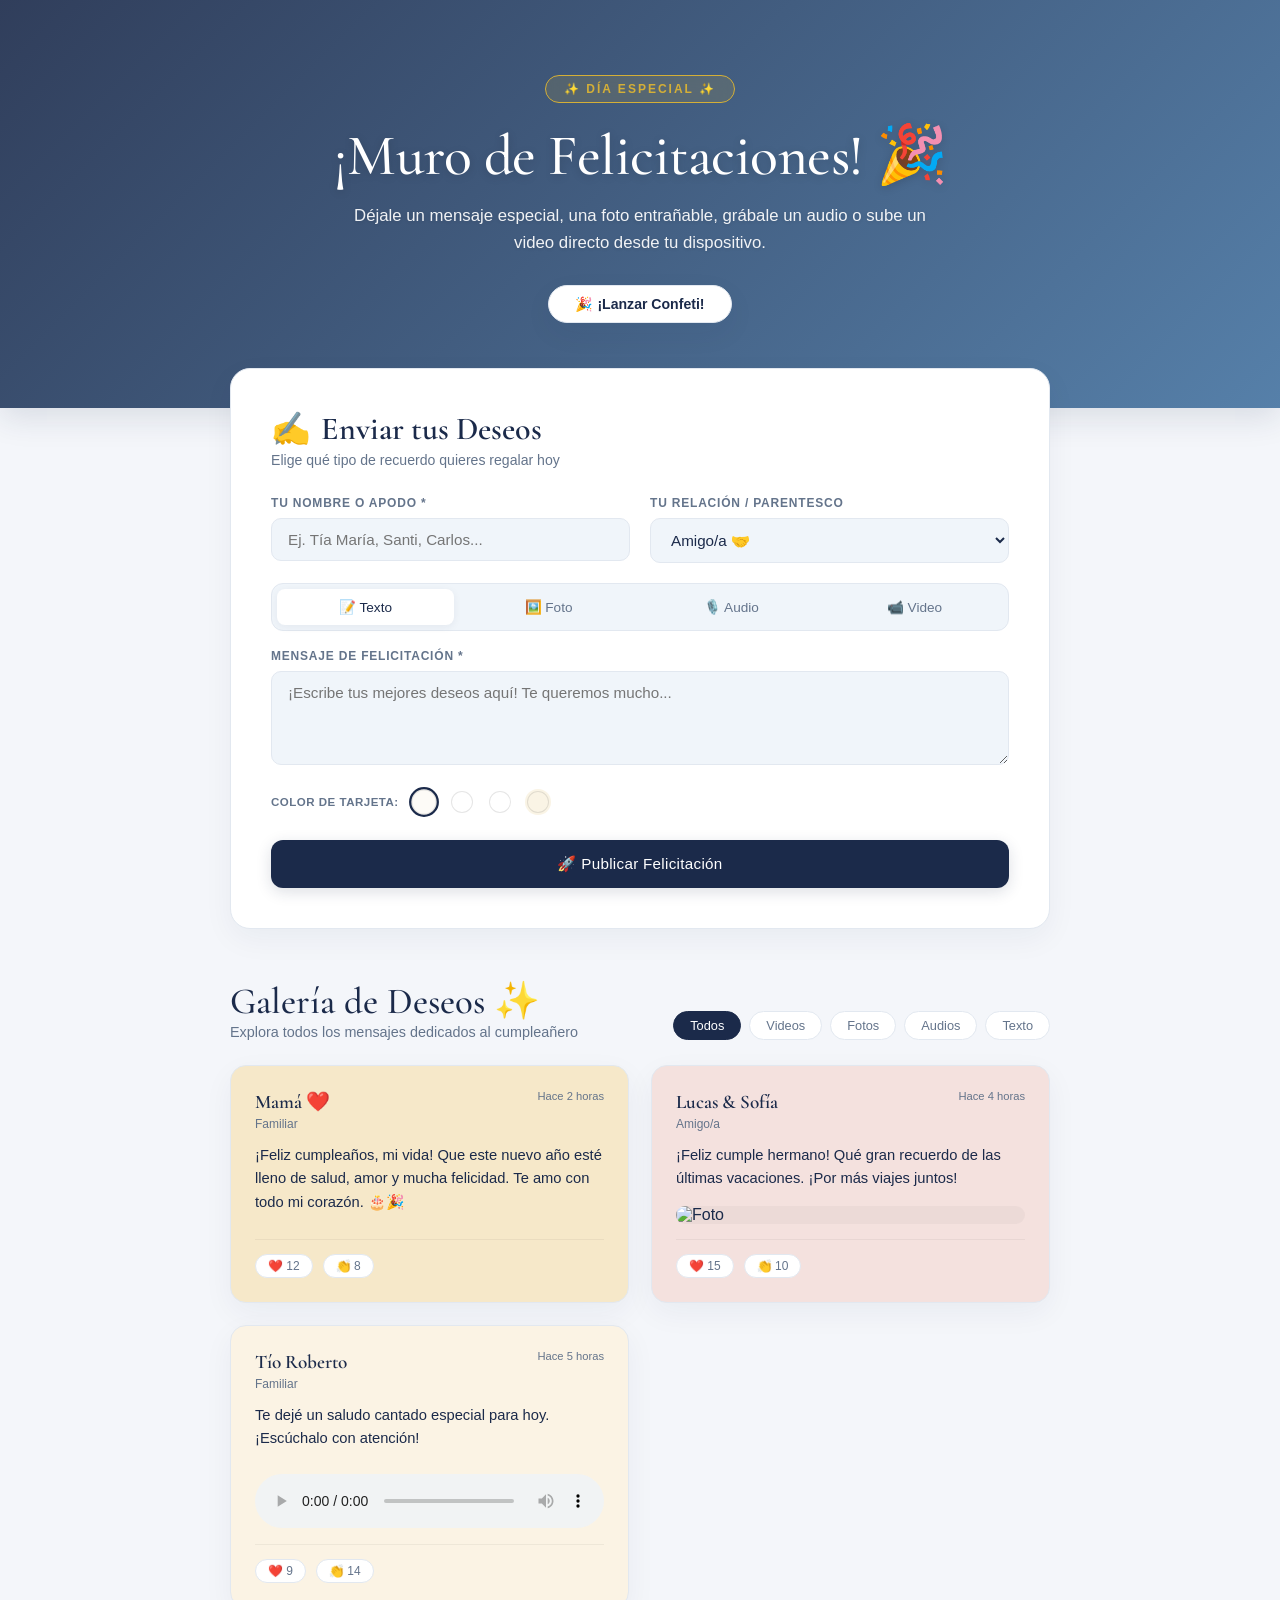
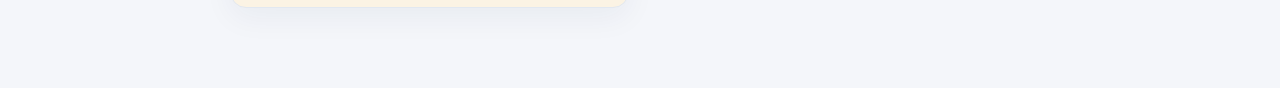
==== index.html @ d1c556ad "Reemplazando repositorio" ====
<!DOCTYPE html>
<html lang="es">
<head>
    <meta charset="UTF-8">
    <meta name="viewport" content="width=device-width, initial-scale=1.0">
    <title>Muro de Felicitaciones</title>
    <!-- Fuentes Tipográficas -->
    <link href="https://fonts.googleapis.com/css2?family=Archivo:wght@400;500;600;700&family=Cormorant+Garamond:ital,wght@0,500;0,600;0,700;1,500;1,600&display=swap" rel="stylesheet">

<!--     <link rel="stylesheet" href="css/velada.css">
 -->    <link rel="stylesheet" href="css/minimalism.css">
    <!-- Script de Confeti -->
    <script src="https://cdn.jsdelivr.net/npm/canvas-confetti@1.6.0/dist/confetti.browser.min.js"></script>
    <script src="https://cdnjs.cloudflare.com/ajax/libs/html2canvas/1.4.1/html2canvas.min.js"></script>
    
</head>
<body>

    <!-- FONDO: fotos del cumpleañero, desvanecidas detrás de toda la página.
         Reemplazá estos 6 archivos por tus propias fotos, mismos nombres,
         dentro de la carpeta images/fondo/. Si una foto todavía no existe,
         se oculta sola (no se ve un ícono de imagen rota). -->
    <div class="fondo-recuerdos" aria-hidden="true">
        <img src="images/fondo/foto-01.jpg" alt="" onerror="this.remove()">
        <img src="images/fondo/foto-02.jpg" alt="" onerror="this.remove()">
        <img src="images/fondo/foto-03.jpg" alt="" onerror="this.remove()">
        <img src="images/fondo/foto-04.jpg" alt="" onerror="this.remove()">
        <img src="images/fondo/foto-05.jpg" alt="" onerror="this.remove()">
        <img src="images/fondo/foto-06.jpg" alt="" onerror="this.remove()">
    </div>

    <!-- BANNER DE ENCABEZADO -->
    <header class="hero-header">
        <span class="pill-badge">✨ Día Especial ✨</span>
        <h1>¡Muro de Felicitaciones! 🎉</h1>
        <p>Déjale un mensaje especial, una foto entrañable, grábale un audio o sube un video directo desde tu dispositivo.</p>
        <button class="btn-confetti" onclick="fireConfetti()">🎉 ¡Lanzar Confeti!</button>
    </header>

    <main class="container">

        <!-- FORMULARIO DE ENVÍO -->
        <section class="form-card">
            <div class="form-title">
                <span>✍️</span> Enviar tus Deseos
            </div>
            <p class="form-subtitle">Elige qué tipo de recuerdo quieres regalar hoy</p>

            <form id="wishesForm">
                <div class="form-grid">
                    <div class="form-group">
                        <label>Tu Nombre o Apodo *</label>
                        <input type="text" id="senderName" class="form-control" placeholder="Ej. Tía María, Santi, Carlos..." required>
                    </div>
                    <div class="form-group">
                        <label>Tu Relación / Parentesco</label>
                        <select id="relationship" class="form-control">
                            <option value="Amigo/a 🤝">Amigo/a 🤝</option>
                            <option value="Familiar 💛">Familiar 💛</option>
                            <option value="Compañero/a 💼">Compañero/a 💼</option>
                            <option value="Otro ✨">Otro ✨</option>
                        </select>
                    </div>
                </div>

                <!-- SELECCIÓN DE MEDIA -->
                <div class="media-tabs">
                    <button type="button" class="tab-btn active" data-tab="texto" onclick="switchTab('texto')">📝 Texto</button>
                    <button type="button" class="tab-btn" data-tab="foto" onclick="switchTab('foto')">🖼️ Foto</button>
                    <button type="button" class="tab-btn" data-tab="audio" onclick="switchTab('audio')">🎙️ Audio</button>
                    <button type="button" class="tab-btn" data-tab="video" onclick="switchTab('video')">📹 Video</button>
                </div>

                <!-- CONTENIDO SEGÚN LA PESTAÑA -->
                <div id="tab-texto" class="tab-content active">
                    <div class="form-group">
                        <label>Mensaje de Felicitación *</label>
                        <textarea id="messageText" class="form-control" rows="4" placeholder="¡Escribe tus mejores deseos aquí! Te queremos mucho..."></textarea>
                    </div>
                </div>

                <div id="tab-foto" class="tab-content">
                    <div class="form-group">
                        <label>Seleccionar Fotografía</label>
                        <input type="file" id="photoInput" class="form-control" accept="image/*">
                    </div>
                </div>

                <div id="tab-audio" class="tab-content">
                    <div class="audio-option-tabs">
                        <button type="button" class="audio-opt-btn active" id="btnOptMic" onclick="toggleAudioSubTab('mic')">🎙️ Grabar Voz</button>
                        <button type="button" class="audio-opt-btn" id="btnOptFile" onclick="toggleAudioSubTab('file')">📁 Subir Archivo</button>
                    </div>

                    <!-- Módulo Grabar Voz Directamente -->
                    <div id="subtab-mic" class="audio-recorder-box">
                        <div class="rec-status" id="recStatusText">Haz clic para empezar a grabar tu mensaje</div>
                        <div class="rec-timer" id="recTimer">00:00</div>
                        <button type="button" class="btn-mic" id="btnMic" onclick="toggleRecording()">
                            <span>🎙️</span> <span id="btnMicText">Iniciar Grabación</span>
                        </button>
                        <audio id="audioPreview" controls style="display: none; width: 100%; margin-top: 15px;"></audio>
                    </div>

                    <!-- Módulo Subir Archivo de Audio -->
                    <div id="subtab-file" style="display: none;">
                        <div class="form-group">
                            <label>Seleccionar Archivo de Audio (.mp3, .m4a, .wav)</label>
                            <input type="file" id="audioFileInput" class="form-control" accept="audio/*">
                        </div>
                    </div>
                </div>

                <div id="tab-video" class="tab-content">
                    <div class="form-group">
                        <label>Seleccionar Archivo de Video</label>
                        <input type="file" id="videoInput" class="form-control" accept="video/*">
                    </div>
                </div>

                <!-- SELECCIÓN DE COLOR DE TARJETA -->
                <div class="color-picker">
                    <label>Color de Tarjeta:</label>
                    <div class="color-opt c-marfil active" onclick="selectColor('#FBF3E4', this)"></div>
                    <div class="color-opt c-rosa" onclick="selectColor('#F4E1DE', this)"></div>
                    <div class="color-opt c-salvia" onclick="selectColor('#E6EAE0', this)"></div>
                    <div class="color-opt c-dorado" onclick="selectColor('#F6E8C9', this)"></div>
                </div>

                <button type="submit" class="btn-submit">🚀 Publicar Felicitación</button>
            </form>
        </section>

        <!-- GALERÍA / MURO -->
        <section>
            <div class="gallery-header">
                <div class="gallery-title">
                    <h2>Galería de Deseos ✨</h2>
                    <p>Explora todos los mensajes dedicados al cumpleañero</p>
                </div>
                <div class="filters">
                    <button class="filter-btn active">Todos</button>
                    <button class="filter-btn">Videos</button>
                    <button class="filter-btn">Fotos</button>
                    <button class="filter-btn">Audios</button>
                    <button class="filter-btn">Texto</button>
                </div>
            </div>

            <div class="masonry-grid" id="wallGrid">
                <!-- Tarjeta 1 (Texto) -->
                <div class="card-post" style="background-color: #F6E8C9;">
                    <div>
                        <div class="post-header">
                            <div class="post-author">
                                <h4>Mamá ❤️</h4>
                                <span>Familiar</span>
                            </div>
                            <span class="post-time">Hace 2 horas</span>
                        </div>
                        <p class="post-content">¡Feliz cumpleaños, mi vida! Que este nuevo año esté lleno de salud, amor y mucha felicidad. Te amo con todo mi corazón. 🎂🎉</p>
                    </div>
                    <div class="post-actions">
                        <button class="react-btn">❤️ 12</button>
                        <button class="react-btn">👏 8</button>
                    </div>
                </div>

                <!-- Tarjeta 2 (Foto) -->
                <div class="card-post" style="background-color: #F4E1DE;">
                    <div>
                        <div class="post-header">
                            <div class="post-author">
                                <h4>Lucas & Sofía</h4>
                                <span>Amigo/a</span>
                            </div>
                            <span class="post-time">Hace 4 horas</span>
                        </div>
                        <p class="post-content">¡Feliz cumple hermano! Qué gran recuerdo de las últimas vacaciones. ¡Por más viajes juntos!</p>
                        <div class="post-media">
                            <img src="https://images.unsplash.com/photo-1513151233558-d860c5398176?auto=format&fit=crop&w=600&q=80" alt="Foto">
                        </div>
                    </div>
                    <div class="post-actions">
                        <button class="react-btn">❤️ 15</button>
                        <button class="react-btn">👏 10</button>
                    </div>
                </div>

                <!-- Tarjeta 3 (Audio) -->
                <div class="card-post" style="background-color: #FBF3E4;">
                    <div>
                        <div class="post-header">
                            <div class="post-author">
                                <h4>Tío Roberto</h4>
                                <span>Familiar</span>
                            </div>
                            <span class="post-time">Hace 5 horas</span>
                        </div>
                        <p class="post-content">Te dejé un saludo cantado especial para hoy. ¡Escúchalo con atención!</p>
                        <audio controls style="width: 100%; margin-top: 8px; margin-bottom: 12px;">
                            <source src="" type="audio/mpeg">
                        </audio>
                    </div>
                    <div class="post-actions">
                        <button class="react-btn">❤️ 9</button>
                        <button class="react-btn">👏 14</button>
                    </div>
                </div>
            </div>
        </section>

    </main>

    <!-- La moderación ahora se hace directamente en tu Google Sheet:
         cambiá la columna "estado" de "pendiente" a "aprobado" para publicar,
         o a "rechazado" para descartar. -->

    <script src="js/script.js">
    </script>
</body>
</html>
---- css/velada.css ----
/* =====================================================================
   MURO DE FELICITACIONES — hoja de estilos "Velada"
   Concepto: una invitación que se abre. Papel cálido sobre fondo ciruela,
   bronce antiguo como acento, tarjetas con imperfección orgánica en vez
   de cajas idénticas. Nada de sombras SaaS repetidas ni esquinas todas
   iguales: cada elemento tiene un pequeño gesto propio.
   ===================================================================== */

:root {
  --ink: #241b2c;
  --ink-2: #35283f;
  --paper: #fbf3e4;
  --paper-edge: #efe0c2;
  --gold: #c6963e;
  --gold-light: #e7cb8e;
  --wine: #8c3b4b;
  --sage: #6e8b74;
  --ink-muted: rgba(36, 27, 44, 0.62);
  --on-ink-muted: rgba(251, 243, 228, 0.72);

  --font-display: "Cormorant Garamond", "Iowan Old Style", serif;
  --font-body: "Archivo", "Segoe UI", sans-serif;

  --radius-organic: 26px 8px 22px 10px;
  --shadow-paper: 0 1px 2px rgba(36, 27, 44, 0.08), 0 18px 34px -22px rgba(36, 27, 44, 0.55);
}

* {
  box-sizing: border-box;
}

html {
  scroll-behavior: smooth;
}

body {
  margin: 0;
  background: var(--ink);
  color: var(--ink);
  font-family: var(--font-body);
  font-size: 16px;
  line-height: 1.5;
  -webkit-font-smoothing: antialiased;
}

img,
video {
  max-width: 100%;
  display: block;
}

button {
  font-family: inherit;
  cursor: pointer;
}

:focus-visible {
  outline: 2px solid var(--gold);
  outline-offset: 3px;
}

@media (prefers-reduced-motion: reduce) {
  * {
    animation-duration: 0.01ms !important;
    transition-duration: 0.01ms !important;
  }
}

.container {
  max-width: 1080px;
  margin: 0 auto;
  padding: 0 24px 96px;
}

/* =====================================================================
   FONDO — collage de fotos del cumpleañero, fijo detrás de todo
   ===================================================================== */

.fondo-recuerdos {
  position: fixed;
  inset: 0;
  z-index: -1;
  overflow: hidden;
  background: var(--ink);
}

/* velo de color por encima de las fotos, para que el texto no compita
   con ellas y todo se sienta parte de la misma paleta */
.fondo-recuerdos::after {
  content: "";
  position: absolute;
  inset: 0;
  background:
    radial-gradient(circle at 20% 15%, rgba(198, 150, 62, 0.14), transparent 45%),
    radial-gradient(circle at 82% 78%, rgba(140, 59, 75, 0.18), transparent 45%),
    linear-gradient(160deg, rgba(36, 27, 44, 0.86) 0%, rgba(53, 40, 63, 0.86) 100%);
}

.fondo-recuerdos img {
  position: absolute;
  object-fit: cover;
  border-radius: 18px;
  box-shadow: 0 20px 40px rgba(0, 0, 0, 0.35);
  filter: grayscale(45%) sepia(14%) brightness(0.78) contrast(1.05);
}

/* mosaico: 6 posiciones fijas: si agregás una 7ma foto, el patrón se
   repite (nth-of-type funciona en ciclos de 6) */
.fondo-recuerdos img:nth-of-type(6n + 1) {
  top: -5%;
  left: -4%;
  width: 30%;
  aspect-ratio: 3 / 4;
  transform: rotate(-7deg);
}

.fondo-recuerdos img:nth-of-type(6n + 2) {
  top: 6%;
  right: -6%;
  width: 26%;
  aspect-ratio: 4 / 5;
  transform: rotate(6deg);
}

.fondo-recuerdos img:nth-of-type(6n + 3) {
  bottom: -6%;
  left: 8%;
  width: 28%;
  aspect-ratio: 4 / 3;
  transform: rotate(5deg);
}

.fondo-recuerdos img:nth-of-type(6n + 4) {
  bottom: 3%;
  right: 3%;
  width: 24%;
  aspect-ratio: 3 / 4;
  transform: rotate(-5deg);
}

.fondo-recuerdos img:nth-of-type(6n + 5) {
  top: 42%;
  left: -7%;
  width: 22%;
  aspect-ratio: 1 / 1;
  transform: rotate(9deg);
}

.fondo-recuerdos img:nth-of-type(6n + 6) {
  top: 46%;
  right: -5%;
  width: 22%;
  aspect-ratio: 1 / 1;
  transform: rotate(-9deg);
}

@media (max-width: 640px) {
  .fondo-recuerdos img {
    width: 40% !important;
  }
}

/* =====================================================================
   ENCABEZADO — la invitación
   ===================================================================== */

.hero-header {
  position: relative;
  overflow: hidden;
  padding: 88px 24px 128px;
  text-align: center;
  background:
    radial-gradient(circle at 18% 22%, rgba(198, 150, 62, 0.16), transparent 42%),
    radial-gradient(circle at 82% 15%, rgba(140, 59, 75, 0.22), transparent 38%),
    radial-gradient(circle at 50% 85%, rgba(110, 139, 116, 0.14), transparent 45%),
    linear-gradient(160deg, rgba(36, 27, 44, 0.85) 0%, rgba(53, 40, 63, 0.85) 100%);
  color: var(--paper);
}

/* textura de "confeti" suelto, hecha solo con puntos radiales */
.hero-header::before {
  content: "";
  position: absolute;
  inset: 0;
  opacity: 0.55;
  background-image:
    radial-gradient(var(--gold-light) 2.5px, transparent 2.5px),
    radial-gradient(var(--wine) 2px, transparent 2px),
    radial-gradient(var(--sage) 2px, transparent 2px);
  background-size: 130px 130px, 170px 170px, 150px 150px;
  background-position: 10px 20px, 80px 90px, 40px 130px;
  pointer-events: none;
}

/* borde inferior irregular, como si el papel de abajo asomara */
.hero-header::after {
  content: "";
  position: absolute;
  left: 0;
  right: 0;
  bottom: -1px;
  height: 46px;
  background: var(--ink);
  clip-path: polygon(
    0% 100%, 0% 40%, 4% 55%, 8% 30%, 13% 60%, 18% 20%, 23% 50%,
    28% 15%, 33% 45%, 38% 10%, 43% 40%, 48% 18%, 53% 48%,
    58% 12%, 63% 42%, 68% 22%, 73% 55%, 78% 15%, 83% 45%,
    88% 25%, 93% 58%, 97% 20%, 100% 40%, 100% 100%
  );
}

.hero-header > * {
  position: relative;
  z-index: 1;
}

.pill-badge {
  display: inline-flex;
  align-items: center;
  gap: 10px;
  padding: 9px 26px;
  margin-bottom: 28px;
  font-family: var(--font-display);
  font-style: italic;
  font-size: 1.05rem;
  letter-spacing: 0.02em;
  color: var(--paper);
  border-top: 1px solid rgba(231, 203, 142, 0.55);
  border-bottom: 1px solid rgba(231, 203, 142, 0.55);
}

.hero-header h1 {
  margin: 0 0 22px;
  font-family: var(--font-display);
  font-weight: 600;
  font-size: clamp(2.6rem, 5.5vw, 4.2rem);
  line-height: 1.08;
  letter-spacing: 0.005em;
}

.hero-header p {
  max-width: 46ch;
  margin: 0 auto 40px;
  color: var(--on-ink-muted);
  font-size: 1.05rem;
  line-height: 1.65;
}

.btn-confetti {
  padding: 15px 34px;
  background: transparent;
  border: 1px solid var(--gold);
  border-radius: 999px;
  color: var(--gold-light);
  font-family: var(--font-body);
  font-weight: 600;
  font-size: 0.95rem;
  letter-spacing: 0.02em;
  transition: background 0.25s ease, color 0.25s ease, transform 0.2s ease;
}

.btn-confetti:hover {
  background: var(--gold);
  color: var(--ink);
  transform: translateY(-1px);
}

/* =====================================================================
   TARJETA DE ENVÍO — la postal en blanco
   ===================================================================== */

.form-card {
  position: relative;
  margin: -76px auto 88px;
  padding: 44px clamp(24px, 5vw, 56px) 48px;
  max-width: 760px;
  background: var(--paper);
  border-radius: var(--radius-organic);
  box-shadow: var(--shadow-paper);
}

.form-title {
  display: flex;
  align-items: center;
  gap: 12px;
  font-family: var(--font-display);
  font-weight: 600;
  font-size: 1.7rem;
  color: var(--ink);
}

.form-title span {
  font-size: 1.4rem;
}

.form-subtitle {
  margin: 6px 0 32px;
  color: var(--ink-muted);
  font-size: 0.98rem;
}

.form-grid {
  display: grid;
  grid-template-columns: 1fr 1fr;
  gap: 22px;
  margin-bottom: 22px;
}

.form-group {
  margin-bottom: 22px;
}

.form-group label {
  display: block;
  margin-bottom: 8px;
  font-size: 0.85rem;
  color: var(--ink-muted);
  letter-spacing: 0.01em;
}

.form-control {
  width: 100%;
  padding: 12px 4px;
  background: transparent;
  border: none;
  border-bottom: 1.5px solid var(--paper-edge);
  border-radius: 0;
  font-family: var(--font-body);
  font-size: 1rem;
  color: var(--ink);
  transition: border-color 0.2s ease;
}

textarea.form-control {
  padding: 12px;
  border: 1.5px solid var(--paper-edge);
  border-radius: 10px;
  resize: vertical;
  min-height: 110px;
}

.form-control:focus {
  border-color: var(--gold);
}

select.form-control {
  appearance: none;
  background-image: linear-gradient(45deg, transparent 50%, var(--ink-muted) 50%),
    linear-gradient(135deg, var(--ink-muted) 50%, transparent 50%);
  background-position: calc(100% - 8px) 55%, calc(100% - 2px) 55%;
  background-size: 6px 6px, 6px 6px;
  background-repeat: no-repeat;
  padding-right: 22px;
}

input[type="file"].form-control {
  border: 1.5px dashed var(--paper-edge);
  border-radius: 10px;
  padding: 20px 14px;
  font-size: 0.9rem;
  color: var(--ink-muted);
}

/* --- Pestañas de tipo de recuerdo, estilo etiqueta de equipaje --- */

.media-tabs {
  display: flex;
  flex-wrap: wrap;
  gap: 10px;
  margin: 8px 0 26px;
}

.tab-btn {
  padding: 9px 18px;
  background: transparent;
  border: 1px solid var(--paper-edge);
  border-radius: 999px;
  font-size: 0.88rem;
  color: var(--ink-muted);
  transition: all 0.2s ease;
}

.tab-btn.active {
  background: var(--ink);
  border-color: var(--ink);
  color: var(--gold-light);
}

.tab-content {
  display: none;
}

.tab-content.active {
  display: block;
  animation: aparecer 0.25s ease;
}

@keyframes aparecer {
  from {
    opacity: 0;
    transform: translateY(4px);
  }
  to {
    opacity: 1;
    transform: translateY(0);
  }
}

.audio-option-tabs {
  display: flex;
  gap: 10px;
  margin-bottom: 18px;
}

.audio-opt-btn {
  padding: 8px 16px;
  background: var(--paper);
  border: 1px solid var(--paper-edge);
  border-radius: 999px;
  font-size: 0.85rem;
  color: var(--ink-muted);
}

.audio-opt-btn.active {
  border-color: var(--wine);
  color: var(--wine);
}

.audio-recorder-box {
  padding: 28px 20px;
  text-align: center;
  background: #fff;
  border: 1.5px dashed var(--paper-edge);
  border-radius: 16px;
}

.rec-status {
  font-size: 0.92rem;
  color: var(--ink-muted);
  margin-bottom: 6px;
}

.rec-timer {
  display: none;
  font-family: var(--font-display);
  font-size: 1.6rem;
  color: var(--wine);
  margin-bottom: 14px;
}

.btn-mic {
  display: inline-flex;
  align-items: center;
  gap: 8px;
  padding: 12px 26px;
  background: var(--ink);
  color: var(--paper);
  border: none;
  border-radius: 999px;
  font-size: 0.92rem;
  font-weight: 600;
  transition: transform 0.15s ease;
}

.btn-mic:hover {
  transform: translateY(-1px);
}

.btn-mic.recording {
  background: var(--wine);
}

/* --- Selector de color de tarjeta --- */

.color-picker {
  display: flex;
  align-items: center;
  gap: 12px;
  margin: 10px 0 30px;
}

.color-picker label {
  font-size: 0.85rem;
  color: var(--ink-muted);
}

.color-opt {
  width: 30px;
  height: 30px;
  border-radius: 50%;
  border: 2px solid transparent;
  box-shadow: inset 0 0 0 1px rgba(36, 27, 44, 0.12);
  transition: transform 0.15s ease, border-color 0.15s ease;
}

.color-opt:hover {
  transform: scale(1.08);
}

.color-opt.active {
  border-color: var(--gold);
  box-shadow: 0 0 0 3px rgba(198, 150, 62, 0.18);
}

.c-marfil {
  background: #fbf3e4;
}

.c-rosa {
  background: #f4e1de;
}

.c-salvia {
  background: #e6eae0;
}

.c-dorado {
  background: #f6e8c9;
}

.btn-submit {
  display: block;
  width: 100%;
  padding: 16px;
  margin-top: 8px;
  background: var(--gold);
  color: var(--ink);
  border: none;
  border-radius: 999px;
  font-size: 1rem;
  font-weight: 700;
  letter-spacing: 0.01em;
  transition: background 0.2s ease, transform 0.15s ease;
}

.btn-submit:hover {
  background: var(--gold-light);
  transform: translateY(-1px);
}

.btn-submit:disabled {
  opacity: 0.6;
  transform: none;
}

/* =====================================================================
   GALERÍA — el mural de recuerdos
   ===================================================================== */

.gallery-header {
  display: flex;
  flex-wrap: wrap;
  align-items: flex-end;
  justify-content: space-between;
  gap: 20px;
  margin-bottom: 32px;
  padding-bottom: 20px;
  border-bottom: 1px solid rgba(251, 243, 228, 0.18);
}

.gallery-title h2 {
  margin: 0 0 6px;
  font-family: var(--font-display);
  font-weight: 600;
  font-size: 2rem;
  color: var(--paper);
}

.gallery-title p {
  margin: 0;
  color: var(--on-ink-muted);
  font-size: 0.95rem;
}

.filters {
  display: flex;
  flex-wrap: wrap;
  gap: 8px;
}

.filter-btn {
  padding: 7px 16px;
  background: transparent;
  border: 1px solid rgba(251, 243, 228, 0.28);
  border-radius: 999px;
  color: var(--on-ink-muted);
  font-size: 0.84rem;
  transition: all 0.2s ease;
}

.filter-btn.active,
.filter-btn:hover {
  border-color: var(--gold);
  color: var(--gold-light);
}

/* masonry real con columnas CSS, sin librerías */
.masonry-grid {
  column-count: 3;
  column-gap: 26px;
}

@media (max-width: 900px) {
  .masonry-grid {
    column-count: 2;
  }
}

@media (max-width: 620px) {
  .masonry-grid {
    column-count: 1;
  }
}

.card-post {
  position: relative;
  display: flex;
  flex-direction: column;
  justify-content: space-between;
  gap: 16px;
  break-inside: avoid;
  margin-bottom: 26px;
  padding: 24px 22px 20px;
  border-radius: var(--radius-organic);
  box-shadow: var(--shadow-paper);
}

/* leve inclinación alternada, se endereza al pasar el mouse */
.masonry-grid .card-post:nth-child(3n + 1) {
  transform: rotate(-0.6deg);
}

.masonry-grid .card-post:nth-child(3n + 2) {
  transform: rotate(0.5deg);
}

.masonry-grid .card-post:nth-child(3n) {
  transform: rotate(-0.3deg);
  border-radius: 10px 24px 12px 26px;
}

.card-post:hover {
  transform: rotate(0deg);
}

/* sello de esquina según el tipo de contenido, sin tocar el JS */
.card-post::before {
  content: "📝";
  position: absolute;
  top: -10px;
  right: 18px;
  width: 34px;
  height: 34px;
  display: flex;
  align-items: center;
  justify-content: center;
  font-size: 0.95rem;
  background: var(--paper);
  border-radius: 50%;
  box-shadow: 0 4px 10px rgba(36, 27, 44, 0.18);
}

.card-post:has(.post-media img)::before {
  content: "🖼️";
}

.card-post:has(.post-media video)::before {
  content: "📹";
}

.card-post:has(audio)::before {
  content: "🎙️";
}

.post-header {
  display: flex;
  align-items: flex-start;
  justify-content: space-between;
  gap: 10px;
  margin-bottom: 12px;
}

.post-author h4 {
  margin: 0 0 2px;
  font-family: var(--font-display);
  font-weight: 600;
  font-size: 1.15rem;
  color: var(--ink);
}

.post-author span {
  font-size: 0.78rem;
  color: var(--ink-muted);
}

.post-time {
  flex-shrink: 0;
  font-size: 0.76rem;
  color: var(--ink-muted);
}

.post-content {
  margin: 0 0 4px;
  font-size: 0.97rem;
  line-height: 1.55;
  color: var(--ink);
}

.post-media {
  margin-top: 10px;
  border-radius: 14px 6px 14px 6px;
  overflow: hidden;
}

.post-media img,
.post-media video {
  width: 100%;
  border-radius: inherit;
}

.card-post audio {
  width: 100%;
  margin-top: 8px;
}

.post-actions {
  display: flex;
  gap: 8px;
  padding-top: 14px;
  border-top: 1px solid rgba(36, 27, 44, 0.08);
}

.react-btn {
  padding: 6px 14px;
  background: rgba(36, 27, 44, 0.05);
  border: none;
  border-radius: 999px;
  font-size: 0.84rem;
  color: var(--ink);
  transition: background 0.2s ease;
}

.react-btn:hover {
  background: rgba(198, 150, 62, 0.22);
}

.btn-delete {
  background: none;
  border: none;
  padding: 0;
  font-size: 0.75rem;
  color: var(--ink-muted);
  text-decoration: underline;
  text-underline-offset: 2px;
}

/* =====================================================================
   RESPONSIVE
   ===================================================================== */

@media (max-width: 640px) {
  .hero-header {
    padding: 64px 20px 108px;
  }

  .form-card {
    margin-top: -64px;
    padding: 32px 22px 36px;
  }

  .form-grid {
    grid-template-columns: 1fr;
    gap: 4px;
  }

  .gallery-header {
    align-items: flex-start;
  }
}
---- css/minimalism.css ----
/* ==========================================================================
   ESTILO MINIMALISTA EDITORIAL & BOTANICAL (ADAPTADO A TU CÓDIGO)
   ========================================================================== */

:root {
    --bg-body: #F4F6FA;
    --bg-card: #FFFFFF;
    --blue-deep: #1B2A4A;
    --blue-steel: #3A6B9B;
    --celeste-soft: #8EB4D7;
    --celeste-light: #F0F5FA;
    --gray-border: #E2E8F0;
    --gray-text: #64748B;
    --gold-accent: #D4AF37;
    --gold-light: #FDFBF7;
    --font-title: 'Cormorant Garamond', Georgia, serif;
    --font-body: 'Plus Jakarta Sans', sans-serif;
    --radius-main: 20px;
    --radius-card: 16px;
    --shadow-soft: 0 10px 30px rgba(27, 42, 74, 0.05);
    --shadow-hover: 0 15px 35px rgba(27, 42, 74, 0.1);
}

* {
    box-sizing: border-box;
    margin: 0;
    padding: 0;
    transition: all 0.25s cubic-bezier(0.16, 1, 0.3, 1);
}

/* 1. FONDO DE PANTALLA COMPLETA CON FOTOS EN DEGRADADO SUAVE */
body {
    background:
        linear-gradient(to right,
            rgba(244, 246, 250, 0.92) 0%,
            rgba(244, 246, 250, 0.80) 30%,
            rgba(244, 246, 250, 0.80) 70%,
            rgba(244, 246, 250, 0.94) 100%),
        url('https://phantom-elmundo.unidadeditorial.es/5f5d78c836dbbedd7144179818b7df18/resize/1340/f/webp/assets/multimedia/imagenes/2024/07/10/17206242960894.jpg') left top / 35% auto no-repeat,
        url('https://phantom-elmundo.unidadeditorial.es/2ba968c856c83838e02e716e1a6dfe02/resize/1340/f/webp/assets/multimedia/imagenes/2024/07/10/17206243038362.jpg') center top / 35% auto no-repeat,
        url('https://phantom-elmundo.unidadeditorial.es/1e1de0bdf363c5b34ef2fdac978a1e83/resize/1340/f/webp/assets/multimedia/imagenes/2024/07/10/17206242827144.jpg') right top / 35% auto no-repeat;

    background-attachment: fixed;
    background-color: var(--bg-body);
    color: var(--blue-deep);
    font-family: var(--font-body);
    padding-bottom: 80px;
    -webkit-font-smoothing: antialiased;
}

/* 2. HERO HEADER (BANNER PRINCIPAL) */
.hero-header {
    background: linear-gradient(135deg, rgba(27, 42, 74, 0.90) 0%, rgba(58, 107, 155, 0.85) 100%),
        url('https://phantom-elmundo.unidadeditorial.es/b2684e3ce3a817912a21c13773e99ca2/resize/1820/f/webp/assets/multimedia/imagenes/2024/07/10/17206141326199.jpg') center/cover no-repeat;
    color: #FFFFFF;
    text-align: center;
    padding: 75px 20px 85px;
    position: relative;
    box-shadow: 0 10px 30px rgba(27, 42, 74, 0.12);
}

.pill-badge {
    display: inline-block;
    background: rgba(212, 175, 55, 0.15);
    border: 1px solid var(--gold-accent);
    color: var(--gold-accent);
    padding: 6px 18px;
    border-radius: 30px;
    font-size: 0.75rem;
    font-weight: 600;
    letter-spacing: 2px;
    text-transform: uppercase;
    margin-bottom: 18px;
    backdrop-filter: blur(8px);
}

.hero-header h1 {
    font-family: var(--font-title);
    font-size: 3.6rem;
    font-weight: 500;
    margin-bottom: 12px;
    letter-spacing: -0.5px;
    text-shadow: 0 2px 10px rgba(0, 0, 0, 0.15);
}

.hero-header p {
    font-size: 1.05rem;
    opacity: 0.92;
    max-width: 580px;
    margin: 0 auto 28px;
    font-weight: 300;
    line-height: 1.6;
    text-shadow: 0 1px 4px rgba(0, 0, 0, 0.15);
}

.btn-confetti {
    background: #FFFFFF;
    color: var(--blue-deep);
    border: 1px solid var(--gray-border);
    padding: 10px 26px;
    border-radius: 30px;
    font-weight: 600;
    font-size: 0.88rem;
    cursor: pointer;
    box-shadow: var(--shadow-soft);
    display: inline-flex;
    align-items: center;
    gap: 8px;
}

.btn-confetti:hover {
    transform: translateY(-2px);
    border-color: var(--gold-accent);
    color: var(--gold-accent);
    box-shadow: var(--shadow-hover);
}

/* 3. ESTRUCTURA Y FORMULARIO */
.container {
    max-width: 860px;
    margin: -40px auto 0;
    padding: 0 20px;
    position: relative;
    z-index: 10;
}

.form-card {
    background: var(--bg-card);
    border-radius: var(--radius-main);
    padding: 40px;
    border: 1px solid var(--gray-border);
    box-shadow: var(--shadow-soft);
    margin-bottom: 50px;
}

.form-title {
    display: flex;
    align-items: center;
    gap: 10px;
    font-family: var(--font-title);
    font-size: 2rem;
    font-weight: 600;
    color: var(--blue-deep);
    margin-bottom: 4px;
}

.form-subtitle {
    color: var(--gray-text);
    font-size: 0.88rem;
    margin-bottom: 28px;
    font-weight: 300;
}

.form-grid {
    display: grid;
    grid-template-columns: 1fr 1fr;
    gap: 20px;
    margin-bottom: 20px;
}

@media (max-width: 600px) {
    .form-grid {
        grid-template-columns: 1fr;
    }
}

.form-group label {
    display: block;
    font-size: 0.75rem;
    font-weight: 600;
    color: var(--gray-text);
    margin-bottom: 8px;
    text-transform: uppercase;
    letter-spacing: 0.8px;
}

.form-control {
    width: 100%;
    padding: 12px 16px;
    border: 1px solid var(--gray-border);
    border-radius: 10px;
    font-family: var(--font-body);
    font-size: 0.95rem;
    background: var(--celeste-light);
    color: var(--blue-deep);
    outline: none;
}

.form-control:focus {
    border-color: var(--blue-steel);
    background: #FFFFFF;
    box-shadow: 0 0 0 3px rgba(58, 107, 155, 0.1);
}

/* 4. COMPONENTES MULTIMEDIA (AUDIO / PESTAÑAS) */
.media-tabs {
    display: flex;
    gap: 6px;
    background: var(--celeste-light);
    padding: 5px;
    border-radius: 12px;
    margin-bottom: 18px;
    border: 1px solid var(--gray-border);
}

.tab-btn {
    flex: 1;
    padding: 10px;
    border: none;
    background: transparent;
    color: var(--gray-text);
    font-weight: 500;
    font-size: 0.85rem;
    border-radius: 8px;
    cursor: pointer;
    display: flex;
    align-items: center;
    justify-content: center;
    gap: 6px;
}

.tab-btn.active {
    background: #FFFFFF;
    color: var(--blue-deep);
    box-shadow: 0 2px 8px rgba(27, 42, 74, 0.06);
}

.tab-content {
    display: none;
    margin-bottom: 20px;
}

.tab-content.active {
    display: block;
}

.audio-option-tabs {
    display: flex;
    gap: 10px;
    margin-bottom: 12px;
}

.audio-opt-btn {
    padding: 6px 16px;
    border: 1px solid var(--gray-border);
    background: #FFFFFF;
    border-radius: 20px;
    font-size: 0.8rem;
    font-weight: 500;
    color: var(--gray-text);
    cursor: pointer;
}

.audio-opt-btn.active {
    background: var(--blue-steel);
    color: #FFFFFF;
    border-color: var(--blue-steel);
}

.audio-recorder-box {
    background: var(--celeste-light);
    border: 1px dashed var(--celeste-soft);
    border-radius: 12px;
    padding: 24px;
    text-align: center;
}

.rec-status {
    font-size: 0.85rem;
    font-weight: 600;
    color: var(--blue-deep);
    margin-bottom: 8px;
}

.rec-timer {
    font-size: 1.25rem;
    font-weight: 700;
    color: #E53E3E;
    margin-bottom: 10px;
    display: none;
}

.btn-mic {
    background: var(--blue-deep);
    color: #FFFFFF;
    border: none;
    padding: 10px 22px;
    border-radius: 30px;
    font-weight: 500;
    cursor: pointer;
    display: inline-flex;
    align-items: center;
    gap: 8px;
    font-size: 0.88rem;
}

.btn-mic.recording {
    background: #E53E3E;
    animation: pulse 1.5s infinite;
}

@keyframes pulse {
    0% { box-shadow: 0 0 0 0 rgba(229, 62, 62, 0.4); }
    70% { box-shadow: 0 0 0 10px rgba(229, 62, 62, 0); }
    100% { box-shadow: 0 0 0 0 rgba(229, 62, 62, 0); }
}

/* 5. SELECTOR DE COLORES Y BOTÓN SUBMIT */
.color-picker {
    display: flex;
    gap: 12px;
    align-items: center;
    margin-top: 20px;
}

.color-picker label {
    font-size: 0.72rem;
    font-weight: 600;
    color: var(--gray-text);
    text-transform: uppercase;
    letter-spacing: 0.5px;
}

.color-opt {
    width: 26px;
    height: 26px;
    border-radius: 50%;
    cursor: pointer;
    border: 2px solid transparent;
    box-shadow: inset 0 0 0 1px rgba(0, 0, 0, 0.1);
}

.color-opt.active {
    border-color: var(--blue-deep);
    transform: scale(1.15);
}

.c-celeste { background-color: #E8F1F9; }
.c-marfil  { background-color: #FDFBF7; }
.c-gris    { background-color: #F0F3F7; }
.c-dorado  { background-color: #FAF4E5; }

.btn-submit {
    width: 100%;
    padding: 15px;
    background: var(--blue-deep);
    color: #FFFFFF;
    border: none;
    border-radius: 12px;
    font-weight: 500;
    font-size: 0.95rem;
    letter-spacing: 0.3px;
    cursor: pointer;
    margin-top: 25px;
    display: flex;
    align-items: center;
    justify-content: center;
    gap: 8px;
    box-shadow: 0 4px 15px rgba(27, 42, 74, 0.15);
}

.btn-submit:hover {
    background: var(--blue-steel);
    transform: translateY(-1px);
    box-shadow: 0 6px 20px rgba(27, 42, 74, 0.2);
}

/* 6. GALERÍA / MURO DE FELICITACIONES (MASONRY GRID) */
.gallery-header {
    display: flex;
    justify-content: space-between;
    align-items: flex-end;
    margin-bottom: 25px;
    flex-wrap: wrap;
    gap: 15px;
}

.gallery-title h2 {
    font-family: var(--font-title);
    font-size: 2.3rem;
    font-weight: 500;
    color: var(--blue-deep);
}

.gallery-title p {
    color: var(--gray-text);
    font-size: 0.9rem;
    font-weight: 300;
}

.filters {
    display: flex;
    gap: 8px;
    flex-wrap: wrap;
}

.filter-btn {
    padding: 6px 16px;
    border-radius: 20px;
    border: 1px solid var(--gray-border);
    background: #FFFFFF;
    color: var(--gray-text);
    font-size: 0.8rem;
    font-weight: 500;
    cursor: pointer;
}

.filter-btn.active {
    background: var(--blue-deep);
    color: #FFFFFF;
    border-color: var(--blue-deep);
}

.masonry-grid {
    display: grid;
    grid-template-columns: repeat(auto-fill, minmax(260px, 1fr));
    gap: 22px;
}

.card-post {
    background-color: #E8F1F9; /* Color de respaldo predeterminado */
    border-radius: var(--radius-card);
    padding: 24px;
    border: 1px solid var(--gray-border);
    box-shadow: var(--shadow-soft);
    display: flex;
    flex-direction: column;
    justify-content: space-between;
}

.card-post:hover {
    transform: translateY(-3px);
    border-color: var(--celeste-soft);
    box-shadow: var(--shadow-hover);
}

.post-header {
    display: flex;
    justify-content: space-between;
    align-items: flex-start;
    margin-bottom: 12px;
}

.post-author h4 {
    font-family: var(--font-title);
    font-size: 1.2rem;
    color: var(--blue-deep);
    font-weight: 600;
}

.post-author span {
    font-size: 0.75rem;
    color: var(--gray-text);
    font-weight: 400;
}

.post-time {
    font-size: 0.7rem;
    color: var(--gray-text);
}

.post-content {
    font-size: 0.92rem;
    line-height: 1.6;
    color: var(--blue-deep);
    font-weight: 300;
    margin-bottom: 15px;
}

.post-media {
    width: 100%;
    border-radius: 10px;
    overflow: hidden;
    margin-top: 12px;
    margin-bottom: 15px;
    background-color: rgba(0, 0, 0, 0.03); /* Fondo neutro por si quedan franjas laterales */
}

.post-media img,
.post-media video {
    width: 100%;
    max-width: 100%;
    max-height: 280px; /* Limita la altura máxima vertical */
    height: auto;
    display: block;
    object-fit: contain; /* Muestra la imagen completa adaptada al espacio */
}

.post-actions {
    display: flex;
    gap: 10px;
    border-top: 1px solid rgba(0, 0, 0, 0.05);
    padding-top: 14px;
}

.react-btn {
    background: #FFFFFF;
    border: 1px solid var(--gray-border);
    padding: 4px 12px;
    border-radius: 15px;
    font-size: 0.75rem;
    color: var(--gray-text);
    cursor: pointer;
    display: flex;
    align-items: center;
    gap: 4px;
}

.react-btn:hover {
    border-color: var(--blue-steel);
    color: var(--blue-deep);
}

.btn-save-note {
    background: var(--celeste-light, #F0F5FA);
    border: 1px solid var(--gray-border, #E2E8F0);
    color: var(--blue-deep, #1B2A4A);
    padding: 4px 10px;
    border-radius: 20px;
    font-size: 0.72rem;
    font-weight: 600;
    cursor: pointer;
    transition: all 0.2s ease;
}

.btn-save-note:hover {
    background: var(--blue-steel, #3A6B9B);
    color: #FFFFFF;
}
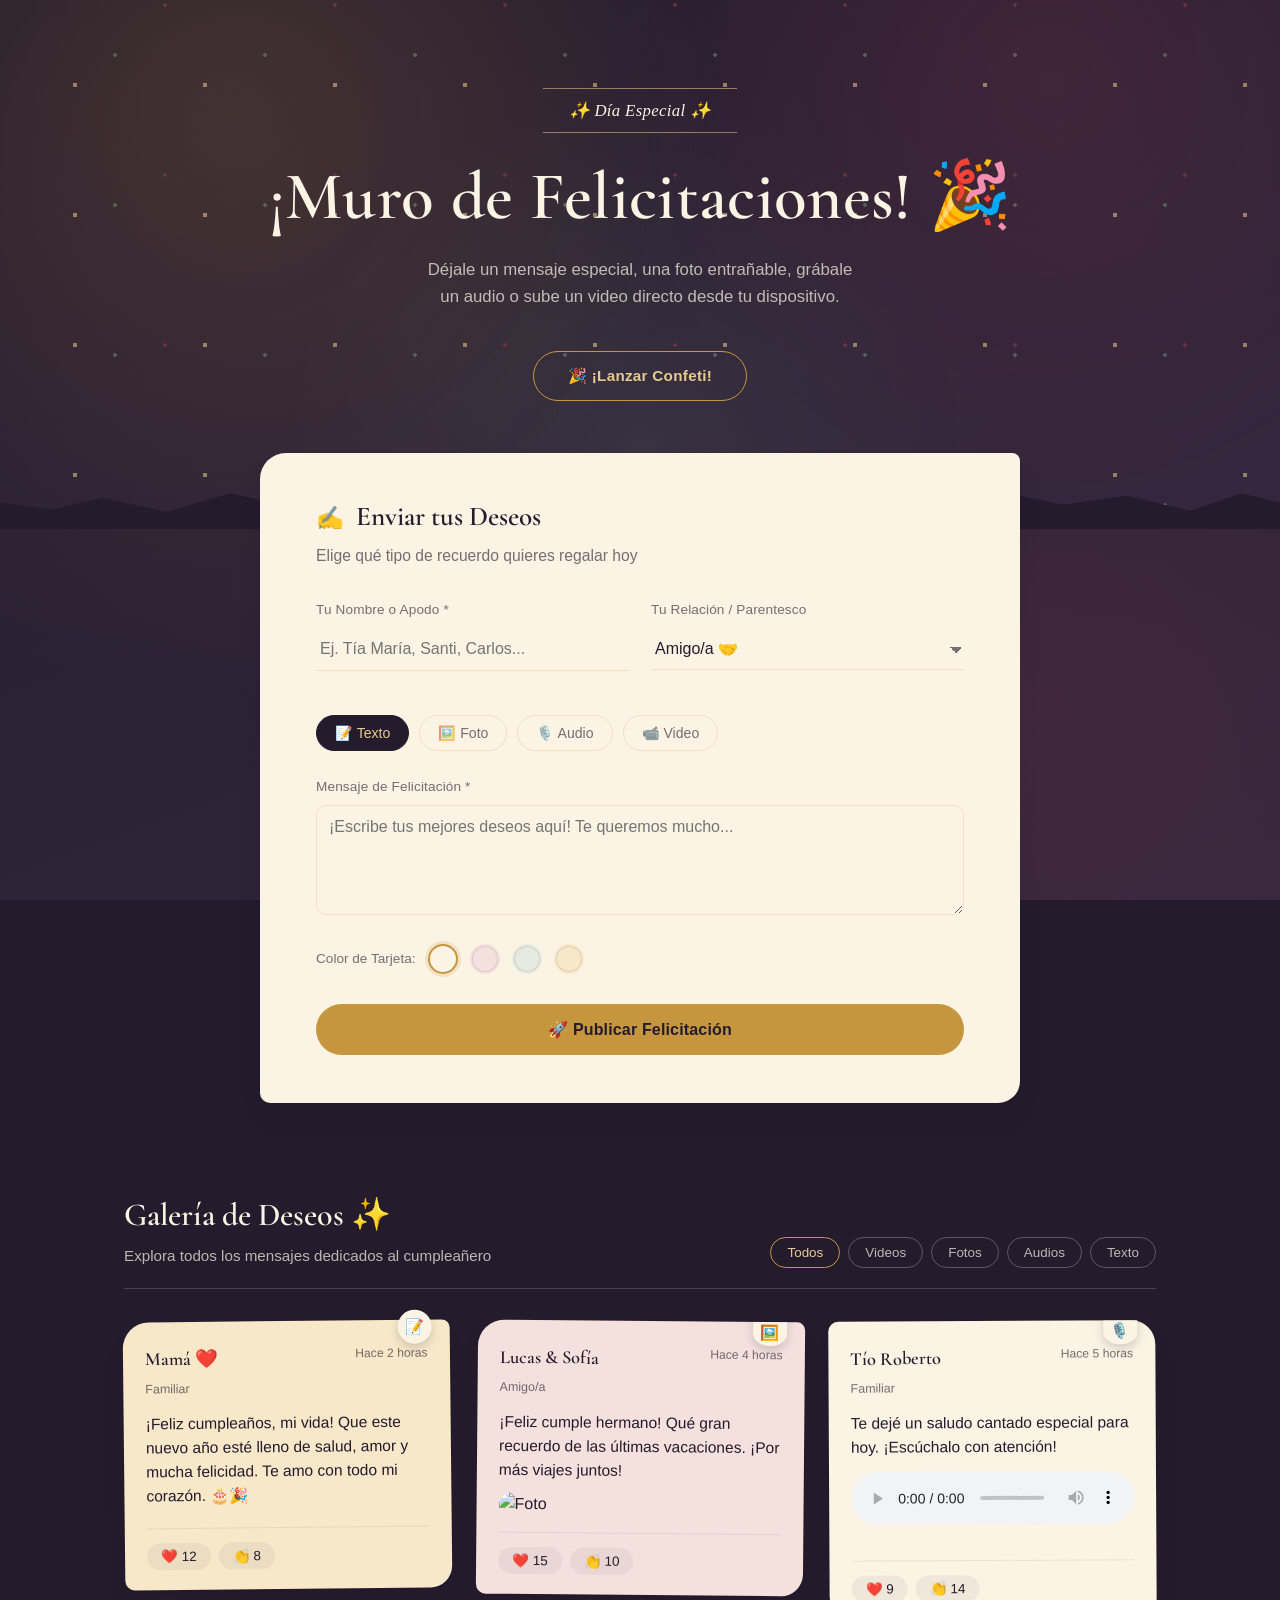
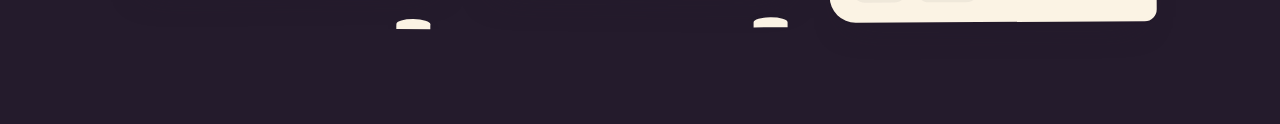
==== commit c16b428e: "Prueba con nuevo estilo de diseño" ====
--- a/index.html
+++ b/index.html
@@ -7,8 +7,8 @@
     <!-- Fuentes Tipográficas -->
     <link href="https://fonts.googleapis.com/css2?family=Archivo:wght@400;500;600;700&family=Cormorant+Garamond:ital,wght@0,500;0,600;0,700;1,500;1,600&display=swap" rel="stylesheet">
 
-<!--     <link rel="stylesheet" href="css/velada.css">
- -->    <link rel="stylesheet" href="css/minimalism.css">
+    <link rel="stylesheet" href="css/velada.css">
+   <!--  <link rel="stylesheet" href="css/minimalism.css"> -->
     <!-- Script de Confeti -->
     <script src="https://cdn.jsdelivr.net/npm/canvas-confetti@1.6.0/dist/confetti.browser.min.js"></script>
     <script src="https://cdnjs.cloudflare.com/ajax/libs/html2canvas/1.4.1/html2canvas.min.js"></script>
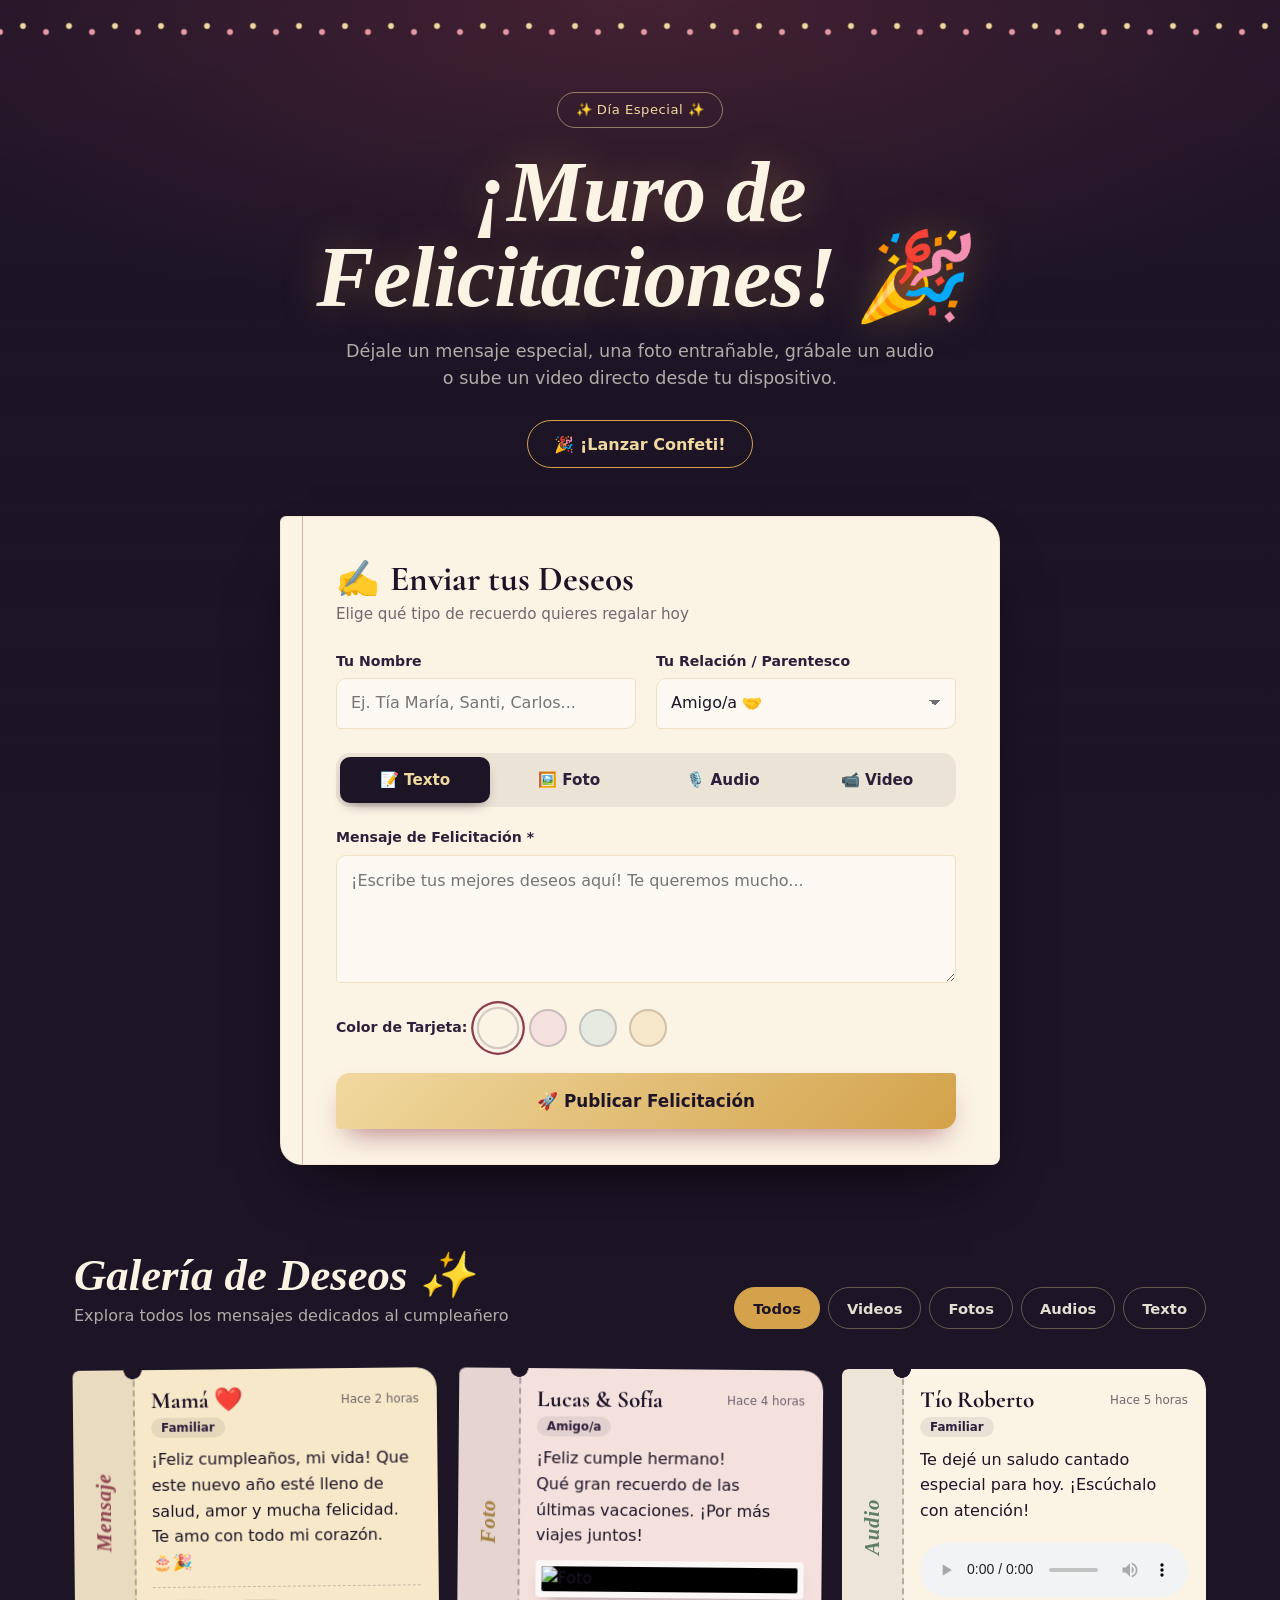
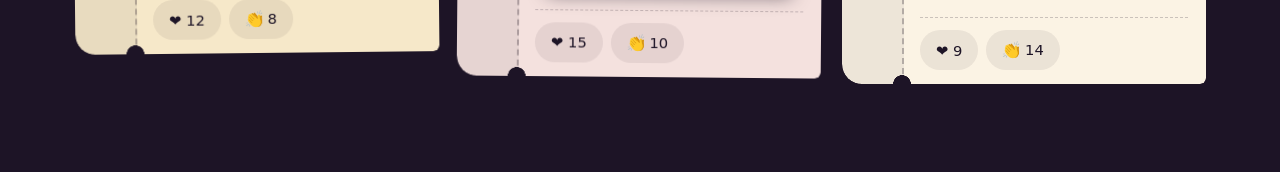
==== commit c7b5dd7a: "Rediseñado de estilos en css" ====
--- a/index.html
+++ b/index.html
@@ -49,7 +49,7 @@
             <form id="wishesForm">
                 <div class="form-grid">
                     <div class="form-group">
-                        <label>Tu Nombre o Apodo *</label>
+                        <label>Tu Nombre</label>
                         <input type="text" id="senderName" class="form-control" placeholder="Ej. Tía María, Santi, Carlos..." required>
                     </div>
                     <div class="form-group">
--- a/css/velada.css
+++ b/css/velada.css
@@ -1,37 +1,34 @@
 /* =====================================================================
-   MURO DE FELICITACIONES — hoja de estilos "Velada"
-   Concepto: una invitación que se abre. Papel cálido sobre fondo ciruela,
-   bronce antiguo como acento, tarjetas con imperfección orgánica en vez
-   de cajas idénticas. Nada de sombras SaaS repetidas ni esquinas todas
-   iguales: cada elemento tiene un pequeño gesto propio.
+   MURO DE FELICITACIONES — "Velada" v2
+   Concepto: cada felicitación es una ENTRADA a la fiesta. Papel con
+   talón perforado (muescas reales con máscara CSS), un talón vertical
+   que dice qué trae (mensaje, foto, video, audio) y un hilo de luces
+   sobre un fondo ciruela con fotos reveladas apenas. Mobile primero.
+   Reemplaza css/velada.css — no hace falta tocar HTML ni JS.
    ===================================================================== */
 
 :root {
-  --ink: #241b2c;
-  --ink-2: #35283f;
+  --ink: #1d1426;
+  --ink-2: #2d1f3a;
   --paper: #fbf3e4;
   --paper-edge: #efe0c2;
-  --gold: #c6963e;
-  --gold-light: #e7cb8e;
+  --gold: #d3a24a;
+  --gold-light: #f0d9a0;
   --wine: #8c3b4b;
-  --sage: #6e8b74;
-  --ink-muted: rgba(36, 27, 44, 0.62);
-  --on-ink-muted: rgba(251, 243, 228, 0.72);
-
-  --font-display: "Cormorant Garamond", "Iowan Old Style", serif;
-  --font-body: "Archivo", "Segoe UI", sans-serif;
-
-  --radius-organic: 26px 8px 22px 10px;
-  --shadow-paper: 0 1px 2px rgba(36, 27, 44, 0.08), 0 18px 34px -22px rgba(36, 27, 44, 0.55);
-}
-
-* {
-  box-sizing: border-box;
-}
-
-html {
-  scroll-behavior: smooth;
-}
+  --sage: #5d7d65;
+  --ink-muted: rgba(29, 20, 38, 0.62);
+  --on-ink: rgba(251, 243, 228, 0.9);
+  --on-ink-muted: rgba(251, 243, 228, 0.68);
+
+  --font-display: "Cormorant Garamond", "Iowan Old Style", Georgia, serif;
+  --font-body: "Archivo", "Segoe UI", system-ui, sans-serif;
+
+  --stub: 54px; /* ancho del talón de cada entrada */
+  --safe-b: env(safe-area-inset-bottom, 0px);
+}
+
+* { box-sizing: border-box; -webkit-tap-highlight-color: transparent; }
+html { scroll-behavior: smooth; -webkit-text-size-adjust: 100%; }
 
 body {
   margin: 0;
@@ -39,741 +36,304 @@
   color: var(--ink);
   font-family: var(--font-body);
   font-size: 16px;
-  line-height: 1.5;
+  line-height: 1.55;
   -webkit-font-smoothing: antialiased;
-}
-
-img,
-video {
-  max-width: 100%;
-  display: block;
-}
-
-button {
-  font-family: inherit;
-  cursor: pointer;
-}
-
-:focus-visible {
-  outline: 2px solid var(--gold);
-  outline-offset: 3px;
-}
-
-@media (prefers-reduced-motion: reduce) {
-  * {
-    animation-duration: 0.01ms !important;
-    transition-duration: 0.01ms !important;
-  }
-}
-
-.container {
-  max-width: 1080px;
-  margin: 0 auto;
-  padding: 0 24px 96px;
-}
-
-/* =====================================================================
-   FONDO — collage de fotos del cumpleañero, fijo detrás de todo
-   ===================================================================== */
-
-.fondo-recuerdos {
-  position: fixed;
-  inset: 0;
-  z-index: -1;
-  overflow: hidden;
-  background: var(--ink);
-}
-
-/* velo de color por encima de las fotos, para que el texto no compita
-   con ellas y todo se sienta parte de la misma paleta */
+  overflow-x: hidden;
+}
+
+img, video { max-width: 100%; display: block; }
+button { font-family: inherit; cursor: pointer; touch-action: manipulation; }
+:focus-visible { outline: 2px solid var(--gold); outline-offset: 3px; }
+
+/* ---------- FONDO: fotos reveladas apenas, como polaroids caídas ---------- */
+.fondo-recuerdos { position: fixed; inset: 0; z-index: -1; overflow: hidden; pointer-events: none; }
 .fondo-recuerdos::after {
-  content: "";
-  position: absolute;
-  inset: 0;
+  content: ""; position: absolute; inset: 0;
   background:
-    radial-gradient(circle at 20% 15%, rgba(198, 150, 62, 0.14), transparent 45%),
-    radial-gradient(circle at 82% 78%, rgba(140, 59, 75, 0.18), transparent 45%),
-    linear-gradient(160deg, rgba(36, 27, 44, 0.86) 0%, rgba(53, 40, 63, 0.86) 100%);
-}
-
+    radial-gradient(120% 60% at 50% 0%, rgba(140, 59, 75, 0.35), transparent 60%),
+    linear-gradient(180deg, rgba(29, 20, 38, 0.55), var(--ink) 92%);
+}
 .fondo-recuerdos img {
-  position: absolute;
-  object-fit: cover;
-  border-radius: 18px;
-  box-shadow: 0 20px 40px rgba(0, 0, 0, 0.35);
-  filter: grayscale(45%) sepia(14%) brightness(0.78) contrast(1.05);
-}
-
-/* mosaico: 6 posiciones fijas: si agregás una 7ma foto, el patrón se
-   repite (nth-of-type funciona en ciclos de 6) */
-.fondo-recuerdos img:nth-of-type(6n + 1) {
-  top: -5%;
-  left: -4%;
-  width: 30%;
-  aspect-ratio: 3 / 4;
-  transform: rotate(-7deg);
-}
-
-.fondo-recuerdos img:nth-of-type(6n + 2) {
-  top: 6%;
-  right: -6%;
-  width: 26%;
-  aspect-ratio: 4 / 5;
-  transform: rotate(6deg);
-}
-
-.fondo-recuerdos img:nth-of-type(6n + 3) {
-  bottom: -6%;
-  left: 8%;
-  width: 28%;
-  aspect-ratio: 4 / 3;
-  transform: rotate(5deg);
-}
-
-.fondo-recuerdos img:nth-of-type(6n + 4) {
-  bottom: 3%;
-  right: 3%;
-  width: 24%;
-  aspect-ratio: 3 / 4;
-  transform: rotate(-5deg);
-}
-
-.fondo-recuerdos img:nth-of-type(6n + 5) {
-  top: 42%;
-  left: -7%;
-  width: 22%;
-  aspect-ratio: 1 / 1;
-  transform: rotate(9deg);
-}
-
-.fondo-recuerdos img:nth-of-type(6n + 6) {
-  top: 46%;
-  right: -5%;
-  width: 22%;
-  aspect-ratio: 1 / 1;
-  transform: rotate(-9deg);
-}
-
-@media (max-width: 640px) {
-  .fondo-recuerdos img {
-    width: 40% !important;
-  }
-}
-
-/* =====================================================================
-   ENCABEZADO — la invitación
-   ===================================================================== */
-
+  position: absolute; width: min(46vw, 340px); aspect-ratio: 4 / 5; object-fit: cover;
+  border: 9px solid var(--paper); border-bottom-width: 32px;
+  opacity: 0.2; filter: sepia(0.35) saturate(0.8);
+}
+.fondo-recuerdos img:nth-of-type(6n+1) { top: 4%;  left: -8%;  transform: rotate(-8deg); }
+.fondo-recuerdos img:nth-of-type(6n+2) { top: 2%;  right: -10%; transform: rotate(6deg); }
+.fondo-recuerdos img:nth-of-type(6n+3) { top: 38%; left: 4%;   transform: rotate(4deg); }
+.fondo-recuerdos img:nth-of-type(6n+4) { top: 44%; right: 2%;  transform: rotate(-5deg); }
+.fondo-recuerdos img:nth-of-type(6n+5) { bottom: -4%; left: -6%; transform: rotate(7deg); }
+.fondo-recuerdos img:nth-of-type(6n+6) { bottom: -2%; right: 8%; transform: rotate(-3deg); }
+
+/* ---------- HERO: hilo de luces + título ---------- */
 .hero-header {
   position: relative;
-  overflow: hidden;
-  padding: 88px 24px 128px;
   text-align: center;
+  padding: 92px 22px 120px;
+  max-width: 880px;
+  margin: 0 auto;
+}
+/* guirnalda: bombitas alternadas que titilan (único movimiento ambiente) */
+.hero-header::before {
+  content: ""; position: absolute; top: 0; left: 50%; width: 100vw; height: 54px;
+  transform: translateX(-50%);
   background:
-    radial-gradient(circle at 18% 22%, rgba(198, 150, 62, 0.16), transparent 42%),
-    radial-gradient(circle at 82% 15%, rgba(140, 59, 75, 0.22), transparent 38%),
-    radial-gradient(circle at 50% 85%, rgba(110, 139, 116, 0.14), transparent 45%),
-    linear-gradient(160deg, rgba(36, 27, 44, 0.85) 0%, rgba(53, 40, 63, 0.85) 100%);
+    radial-gradient(circle 5px at 50% 26px, var(--gold-light) 40%, rgba(240, 217, 160, 0.25) 70%, transparent 72%) 0 0 / 46px 54px repeat-x,
+    radial-gradient(circle 5px at 50% 26px, #e79aa6 40%, rgba(231, 154, 166, 0.25) 70%, transparent 72%) 23px 6px / 46px 54px repeat-x;
+  -webkit-mask: linear-gradient(#000 0 0);
+  animation: titilar 3.2s ease-in-out infinite alternate;
+}
+@keyframes titilar { from { opacity: 0.55; } to { opacity: 1; } }
+
+.pill-badge {
+  display: inline-block; padding: 7px 18px; margin-bottom: 22px;
+  border: 1px solid rgba(240, 217, 160, 0.5); border-radius: 999px;
+  color: var(--gold-light); font-size: 0.82rem; letter-spacing: 0.04em;
+}
+.hero-header h1 {
+  margin: 0 0 18px;
+  font-family: var(--font-display); font-weight: 600; font-style: italic;
+  font-size: clamp(2.6rem, 11vw, 5.4rem); line-height: 0.98; letter-spacing: -0.01em;
   color: var(--paper);
-}
-
-/* textura de "confeti" suelto, hecha solo con puntos radiales */
-.hero-header::before {
-  content: "";
-  position: absolute;
-  inset: 0;
-  opacity: 0.55;
-  background-image:
-    radial-gradient(var(--gold-light) 2.5px, transparent 2.5px),
-    radial-gradient(var(--wine) 2px, transparent 2px),
-    radial-gradient(var(--sage) 2px, transparent 2px);
-  background-size: 130px 130px, 170px 170px, 150px 150px;
-  background-position: 10px 20px, 80px 90px, 40px 130px;
-  pointer-events: none;
-}
-
-/* borde inferior irregular, como si el papel de abajo asomara */
-.hero-header::after {
-  content: "";
-  position: absolute;
-  left: 0;
-  right: 0;
-  bottom: -1px;
-  height: 46px;
-  background: var(--ink);
-  clip-path: polygon(
-    0% 100%, 0% 40%, 4% 55%, 8% 30%, 13% 60%, 18% 20%, 23% 50%,
-    28% 15%, 33% 45%, 38% 10%, 43% 40%, 48% 18%, 53% 48%,
-    58% 12%, 63% 42%, 68% 22%, 73% 55%, 78% 15%, 83% 45%,
-    88% 25%, 93% 58%, 97% 20%, 100% 40%, 100% 100%
-  );
-}
-
-.hero-header > * {
-  position: relative;
-  z-index: 1;
-}
-
-.pill-badge {
-  display: inline-flex;
-  align-items: center;
-  gap: 10px;
-  padding: 9px 26px;
-  margin-bottom: 28px;
-  font-family: var(--font-display);
-  font-style: italic;
-  font-size: 1.05rem;
-  letter-spacing: 0.02em;
-  color: var(--paper);
-  border-top: 1px solid rgba(231, 203, 142, 0.55);
-  border-bottom: 1px solid rgba(231, 203, 142, 0.55);
-}
-
-.hero-header h1 {
-  margin: 0 0 22px;
-  font-family: var(--font-display);
-  font-weight: 600;
-  font-size: clamp(2.6rem, 5.5vw, 4.2rem);
-  line-height: 1.08;
-  letter-spacing: 0.005em;
-}
-
+  text-shadow: 0 0 40px rgba(211, 162, 74, 0.35);
+  text-wrap: balance;
+}
 .hero-header p {
-  max-width: 46ch;
-  margin: 0 auto 40px;
-  color: var(--on-ink-muted);
-  font-size: 1.05rem;
-  line-height: 1.65;
-}
-
+  margin: 0 auto 28px; max-width: 34em;
+  color: var(--on-ink-muted); font-size: clamp(0.98rem, 3.6vw, 1.1rem);
+  text-wrap: pretty;
+}
 .btn-confetti {
-  padding: 15px 34px;
-  background: transparent;
-  border: 1px solid var(--gold);
-  border-radius: 999px;
-  color: var(--gold-light);
-  font-family: var(--font-body);
-  font-weight: 600;
-  font-size: 0.95rem;
-  letter-spacing: 0.02em;
-  transition: background 0.25s ease, color 0.25s ease, transform 0.2s ease;
-}
-
-.btn-confetti:hover {
-  background: var(--gold);
-  color: var(--ink);
-  transform: translateY(-1px);
-}
-
-/* =====================================================================
-   TARJETA DE ENVÍO — la postal en blanco
-   ===================================================================== */
-
+  min-height: 48px; padding: 12px 26px;
+  background: transparent; color: var(--gold-light);
+  border: 1.5px solid var(--gold); border-radius: 999px;
+  font-size: 1rem; font-weight: 600;
+  transition: background 0.2s, color 0.2s, transform 0.15s;
+}
+.btn-confetti:hover { background: var(--gold); color: var(--ink); }
+.btn-confetti:active { transform: scale(0.96); }
+
+/* ---------- CONTENEDOR ---------- */
+.container { max-width: 1180px; margin: 0 auto; padding: 0 16px calc(64px + var(--safe-b)); }
+
+/* ---------- FORMULARIO: papel de carta ---------- */
 .form-card {
-  position: relative;
-  margin: -76px auto 88px;
-  padding: 44px clamp(24px, 5vw, 56px) 48px;
-  max-width: 760px;
-  background: var(--paper);
-  border-radius: var(--radius-organic);
-  box-shadow: var(--shadow-paper);
-}
-
+  position: relative; max-width: 720px; margin: -72px auto 72px;
+  padding: 34px 20px 28px 34px;
+  background:
+    linear-gradient(90deg, transparent 22px, rgba(140, 59, 75, 0.35) 22px 23px, transparent 23px),
+    var(--paper);
+  border-radius: 6px 26px 8px 22px;
+  box-shadow: 0 30px 60px -28px rgba(0, 0, 0, 0.8), 0 0 0 1px rgba(239, 224, 194, 0.6) inset;
+}
 .form-title {
-  display: flex;
-  align-items: center;
-  gap: 12px;
-  font-family: var(--font-display);
-  font-weight: 600;
-  font-size: 1.7rem;
-  color: var(--ink);
-}
-
-.form-title span {
-  font-size: 1.4rem;
-}
-
-.form-subtitle {
-  margin: 6px 0 32px;
-  color: var(--ink-muted);
-  font-size: 0.98rem;
-}
-
-.form-grid {
-  display: grid;
-  grid-template-columns: 1fr 1fr;
-  gap: 22px;
-  margin-bottom: 22px;
-}
-
-.form-group {
-  margin-bottom: 22px;
-}
-
-.form-group label {
-  display: block;
-  margin-bottom: 8px;
-  font-size: 0.85rem;
-  color: var(--ink-muted);
-  letter-spacing: 0.01em;
-}
-
+  display: flex; align-items: center; gap: 10px;
+  font-family: var(--font-display); font-size: clamp(1.7rem, 6vw, 2.2rem);
+  font-weight: 700; line-height: 1.1; color: var(--ink);
+}
+.form-subtitle { margin: 4px 0 24px; color: var(--ink-muted); font-size: 0.95rem; }
+
+.form-grid { display: grid; grid-template-columns: 1fr; gap: 0; }
+.form-group { margin-bottom: 18px; }
+.form-group label, .color-picker label {
+  display: block; margin-bottom: 6px;
+  font-size: 0.88rem; font-weight: 600; color: var(--ink-2);
+}
 .form-control {
-  width: 100%;
-  padding: 12px 4px;
-  background: transparent;
-  border: none;
-  border-bottom: 1.5px solid var(--paper-edge);
-  border-radius: 0;
-  font-family: var(--font-body);
-  font-size: 1rem;
-  color: var(--ink);
-  transition: border-color 0.2s ease;
-}
-
-textarea.form-control {
-  padding: 12px;
-  border: 1.5px solid var(--paper-edge);
-  border-radius: 10px;
-  resize: vertical;
-  min-height: 110px;
-}
-
-.form-control:focus {
-  border-color: var(--gold);
-}
-
-select.form-control {
-  appearance: none;
-  background-image: linear-gradient(45deg, transparent 50%, var(--ink-muted) 50%),
-    linear-gradient(135deg, var(--ink-muted) 50%, transparent 50%);
-  background-position: calc(100% - 8px) 55%, calc(100% - 2px) 55%;
-  background-size: 6px 6px, 6px 6px;
-  background-repeat: no-repeat;
-  padding-right: 22px;
-}
-
-input[type="file"].form-control {
-  border: 1.5px dashed var(--paper-edge);
-  border-radius: 10px;
-  padding: 20px 14px;
-  font-size: 0.9rem;
-  color: var(--ink-muted);
-}
-
-/* --- Pestañas de tipo de recuerdo, estilo etiqueta de equipaje --- */
-
+  width: 100%; min-height: 48px; padding: 12px 14px;
+  font: inherit; font-size: 16px; /* 16px evita el zoom automático en iPhone */
+  color: var(--ink); background: rgba(255, 255, 255, 0.55);
+  border: 1.5px solid var(--paper-edge); border-radius: 10px 4px 10px 4px;
+  transition: border-color 0.2s, background 0.2s, box-shadow 0.2s;
+}
+.form-control:focus { outline: none; border-color: var(--gold); background: #fff; box-shadow: 0 0 0 4px rgba(211, 162, 74, 0.22); }
+textarea.form-control { min-height: 120px; resize: vertical; line-height: 1.6; }
+input[type="file"].form-control { padding: 10px; font-size: 0.92rem; }
+select.form-control { appearance: none; background-image: linear-gradient(45deg, transparent 50%, var(--ink-muted) 50%), linear-gradient(135deg, var(--ink-muted) 50%, transparent 50%); background-position: calc(100% - 20px) 21px, calc(100% - 14px) 21px; background-size: 6px 6px; background-repeat: no-repeat; padding-right: 36px; }
+
+/* pestañas de tipo de contenido: control segmentado */
 .media-tabs {
-  display: flex;
-  flex-wrap: wrap;
-  gap: 10px;
-  margin: 8px 0 26px;
-}
-
+  display: grid; grid-template-columns: repeat(4, 1fr); gap: 4px;
+  padding: 4px; margin: 6px 0 20px;
+  background: rgba(29, 20, 38, 0.07); border-radius: 14px;
+}
 .tab-btn {
-  padding: 9px 18px;
-  background: transparent;
-  border: 1px solid var(--paper-edge);
-  border-radius: 999px;
-  font-size: 0.88rem;
-  color: var(--ink-muted);
-  transition: all 0.2s ease;
-}
-
-.tab-btn.active {
-  background: var(--ink);
-  border-color: var(--ink);
-  color: var(--gold-light);
-}
-
-.tab-content {
-  display: none;
-}
-
-.tab-content.active {
-  display: block;
-  animation: aparecer 0.25s ease;
-}
-
-@keyframes aparecer {
-  from {
-    opacity: 0;
-    transform: translateY(4px);
-  }
-  to {
-    opacity: 1;
-    transform: translateY(0);
-  }
-}
-
-.audio-option-tabs {
-  display: flex;
-  gap: 10px;
-  margin-bottom: 18px;
-}
-
+  min-height: 46px; padding: 8px 4px; border: 0; border-radius: 10px;
+  background: transparent; color: var(--ink-2); font-size: 0.86rem; font-weight: 600;
+  transition: background 0.2s, color 0.2s;
+}
+.tab-btn.active { background: var(--ink); color: var(--gold-light); box-shadow: 0 6px 14px -8px rgba(29, 20, 38, 0.8); }
+.tab-content { display: none; }
+.tab-content.active { display: block; }
+
+/* audio */
+.audio-option-tabs { display: flex; gap: 8px; margin-bottom: 14px; }
 .audio-opt-btn {
-  padding: 8px 16px;
-  background: var(--paper);
-  border: 1px solid var(--paper-edge);
-  border-radius: 999px;
-  font-size: 0.85rem;
-  color: var(--ink-muted);
-}
-
-.audio-opt-btn.active {
-  border-color: var(--wine);
-  color: var(--wine);
-}
-
+  flex: 1; min-height: 44px; padding: 8px 10px;
+  border: 1.5px solid var(--paper-edge); border-radius: 999px;
+  background: transparent; color: var(--ink-2); font-size: 0.88rem; font-weight: 600;
+}
+.audio-opt-btn.active { border-color: var(--wine); background: var(--wine); color: var(--paper); }
 .audio-recorder-box {
-  padding: 28px 20px;
-  text-align: center;
-  background: #fff;
-  border: 1.5px dashed var(--paper-edge);
-  border-radius: 16px;
-}
-
-.rec-status {
-  font-size: 0.92rem;
-  color: var(--ink-muted);
-  margin-bottom: 6px;
-}
-
-.rec-timer {
-  display: none;
-  font-family: var(--font-display);
-  font-size: 1.6rem;
-  color: var(--wine);
-  margin-bottom: 14px;
-}
-
+  padding: 22px 16px; text-align: center; margin-bottom: 18px;
+  border: 1.5px dashed rgba(140, 59, 75, 0.45); border-radius: 18px 6px 18px 6px;
+  background: rgba(140, 59, 75, 0.05);
+}
+.rec-status { color: var(--ink-muted); font-size: 0.92rem; }
+.rec-timer { margin: 6px 0 14px; font-family: var(--font-display); font-size: 2.6rem; font-weight: 700; color: var(--wine); font-variant-numeric: tabular-nums; }
 .btn-mic {
-  display: inline-flex;
-  align-items: center;
-  gap: 8px;
-  padding: 12px 26px;
-  background: var(--ink);
-  color: var(--paper);
-  border: none;
-  border-radius: 999px;
-  font-size: 0.92rem;
-  font-weight: 600;
-  transition: transform 0.15s ease;
-}
-
-.btn-mic:hover {
-  transform: translateY(-1px);
-}
-
-.btn-mic.recording {
-  background: var(--wine);
-}
-
-/* --- Selector de color de tarjeta --- */
-
-.color-picker {
-  display: flex;
-  align-items: center;
-  gap: 12px;
-  margin: 10px 0 30px;
-}
-
-.color-picker label {
-  font-size: 0.85rem;
-  color: var(--ink-muted);
-}
-
+  display: inline-flex; align-items: center; gap: 8px; min-height: 50px; padding: 12px 26px;
+  border: 0; border-radius: 999px; background: var(--wine); color: var(--paper);
+  font-size: 1rem; font-weight: 600; transition: transform 0.15s;
+}
+.btn-mic:active { transform: scale(0.96); }
+.btn-mic.recording { background: #c0352f; animation: latido 1.1s ease-in-out infinite; }
+@keyframes latido { 0%, 100% { box-shadow: 0 0 0 0 rgba(192, 53, 47, 0.55); } 50% { box-shadow: 0 0 0 14px rgba(192, 53, 47, 0); } }
+
+/* selector de color de tarjeta */
+.color-picker { display: flex; align-items: center; flex-wrap: wrap; gap: 12px; margin: 8px 0 26px; }
+.color-picker label { margin: 0; }
 .color-opt {
-  width: 30px;
-  height: 30px;
-  border-radius: 50%;
-  border: 2px solid transparent;
-  box-shadow: inset 0 0 0 1px rgba(36, 27, 44, 0.12);
-  transition: transform 0.15s ease, border-color 0.15s ease;
-}
-
-.color-opt:hover {
-  transform: scale(1.08);
-}
-
-.color-opt.active {
-  border-color: var(--gold);
-  box-shadow: 0 0 0 3px rgba(198, 150, 62, 0.18);
-}
-
-.c-marfil {
-  background: #fbf3e4;
-}
-
-.c-rosa {
-  background: #f4e1de;
-}
-
-.c-salvia {
-  background: #e6eae0;
-}
-
-.c-dorado {
-  background: #f6e8c9;
-}
-
+  width: 38px; height: 38px; border-radius: 50%;
+  border: 2px solid rgba(29, 20, 38, 0.18); cursor: pointer;
+  transition: transform 0.15s, box-shadow 0.15s;
+}
+.color-opt.active { transform: scale(1.12); box-shadow: 0 0 0 3px var(--paper), 0 0 0 5px var(--wine); }
+.c-marfil { background: #fbf3e4; }
+.c-rosa { background: #f4e1de; }
+.c-salvia { background: #e6eae0; }
+.c-dorado { background: #f6e8c9; }
+
+/* botón publicar: en móvil queda pegado abajo para no perderlo */
 .btn-submit {
-  display: block;
-  width: 100%;
-  padding: 16px;
-  margin-top: 8px;
-  background: var(--gold);
-  color: var(--ink);
-  border: none;
-  border-radius: 999px;
-  font-size: 1rem;
-  font-weight: 700;
-  letter-spacing: 0.01em;
-  transition: background 0.2s ease, transform 0.15s ease;
-}
-
-.btn-submit:hover {
-  background: var(--gold-light);
-  transform: translateY(-1px);
-}
-
-.btn-submit:disabled {
-  opacity: 0.6;
-  transform: none;
-}
-
-/* =====================================================================
-   GALERÍA — el mural de recuerdos
-   ===================================================================== */
-
+  position: sticky; bottom: calc(12px + var(--safe-b)); z-index: 4;
+  width: 100%; min-height: 56px; padding: 14px 20px;
+  border: 0; border-radius: 14px 4px 14px 4px;
+  background: linear-gradient(135deg, var(--gold-light), var(--gold));
+  color: var(--ink); font-size: 1.05rem; font-weight: 700;
+  box-shadow: 0 14px 28px -12px rgba(140, 59, 75, 0.7);
+  transition: transform 0.15s, filter 0.2s;
+}
+.btn-submit:hover { filter: brightness(1.06); }
+.btn-submit:active { transform: scale(0.98); }
+.btn-submit:disabled { filter: grayscale(0.6); cursor: wait; }
+
+/* ---------- GALERÍA ---------- */
 .gallery-header {
-  display: flex;
-  flex-wrap: wrap;
-  align-items: flex-end;
-  justify-content: space-between;
-  gap: 20px;
-  margin-bottom: 32px;
-  padding-bottom: 20px;
-  border-bottom: 1px solid rgba(251, 243, 228, 0.18);
-}
-
-.gallery-title h2 {
-  margin: 0 0 6px;
-  font-family: var(--font-display);
-  font-weight: 600;
-  font-size: 2rem;
-  color: var(--paper);
-}
-
-.gallery-title p {
-  margin: 0;
-  color: var(--on-ink-muted);
-  font-size: 0.95rem;
-}
-
+  position: sticky; top: 0; z-index: 10;
+  display: flex; flex-direction: column; gap: 10px;
+  margin: 0 -16px 22px; padding: 12px 16px;
+  background: linear-gradient(180deg, var(--ink) 70%, rgba(29, 20, 38, 0));
+}
+.gallery-title h2 { margin: 0; font-family: var(--font-display); font-size: clamp(1.8rem, 7vw, 2.8rem); font-weight: 600; font-style: italic; color: var(--paper); line-height: 1.1; }
+.gallery-title p { display: none; margin: 4px 0 0; color: var(--on-ink-muted); }
+
+/* filtros: fila deslizable con el dedo */
 .filters {
-  display: flex;
-  flex-wrap: wrap;
-  gap: 8px;
-}
-
+  display: flex; gap: 8px; overflow-x: auto; padding: 2px 16px 6px; margin: 0 -16px;
+  scroll-snap-type: x proximity; scrollbar-width: none;
+}
+.filters::-webkit-scrollbar { display: none; }
 .filter-btn {
-  padding: 7px 16px;
-  background: transparent;
-  border: 1px solid rgba(251, 243, 228, 0.28);
-  border-radius: 999px;
-  color: var(--on-ink-muted);
-  font-size: 0.84rem;
-  transition: all 0.2s ease;
-}
-
-.filter-btn.active,
-.filter-btn:hover {
-  border-color: var(--gold);
-  color: var(--gold-light);
-}
-
-/* masonry real con columnas CSS, sin librerías */
-.masonry-grid {
-  column-count: 3;
-  column-gap: 26px;
-}
-
-@media (max-width: 900px) {
-  .masonry-grid {
-    column-count: 2;
-  }
-}
-
-@media (max-width: 620px) {
-  .masonry-grid {
-    column-count: 1;
-  }
-}
+  flex: 0 0 auto; min-height: 42px; padding: 8px 18px; scroll-snap-align: start;
+  border: 1.5px solid rgba(240, 217, 160, 0.35); border-radius: 999px;
+  background: transparent; color: var(--on-ink); font-size: 0.92rem; font-weight: 600;
+  transition: background 0.2s, color 0.2s, border-color 0.2s;
+}
+.filter-btn:hover { border-color: var(--gold); }
+.filter-btn.active { background: var(--gold); border-color: var(--gold); color: var(--ink); }
+
+/* ---------- MURO: entradas perforadas ---------- */
+.masonry-grid { column-count: 1; column-gap: 20px; }
 
 .card-post {
-  position: relative;
-  display: flex;
-  flex-direction: column;
-  justify-content: space-between;
-  gap: 16px;
-  break-inside: avoid;
-  margin-bottom: 26px;
-  padding: 24px 22px 20px;
-  border-radius: var(--radius-organic);
-  box-shadow: var(--shadow-paper);
-}
-
-/* leve inclinación alternada, se endereza al pasar el mouse */
-.masonry-grid .card-post:nth-child(3n + 1) {
-  transform: rotate(-0.6deg);
-}
-
-.masonry-grid .card-post:nth-child(3n + 2) {
-  transform: rotate(0.5deg);
-}
-
-.masonry-grid .card-post:nth-child(3n) {
-  transform: rotate(-0.3deg);
-  border-radius: 10px 24px 12px 26px;
-}
-
-.card-post:hover {
-  transform: rotate(0deg);
-}
-
-/* sello de esquina según el tipo de contenido, sin tocar el JS */
+  --notch: 9px;
+  position: relative; display: flex; flex-direction: column; justify-content: space-between;
+  break-inside: avoid; margin: 0 0 20px;
+  padding: 18px 18px 14px calc(var(--stub) + 18px);
+  color: var(--ink); border-radius: 6px 20px 6px 20px;
+  /* muescas semicirculares en la línea del talón (arriba y abajo) */
+  -webkit-mask:
+    radial-gradient(circle var(--notch) at var(--stub) 0, #0000 96%, #000),
+    radial-gradient(circle var(--notch) at var(--stub) 100%, #0000 96%, #000);
+  -webkit-mask-composite: source-in;
+  mask:
+    radial-gradient(circle var(--notch) at var(--stub) 0, #0000 96%, #000),
+    radial-gradient(circle var(--notch) at var(--stub) 100%, #0000 96%, #000);
+  mask-composite: intersect;
+  transition: transform 0.25s ease;
+}
+.card-post:hover { transform: translateY(-3px); }
+
+/* talón: línea punteada + etiqueta vertical según el contenido */
 .card-post::before {
-  content: "📝";
-  position: absolute;
-  top: -10px;
-  right: 18px;
-  width: 34px;
-  height: 34px;
-  display: flex;
-  align-items: center;
-  justify-content: center;
-  font-size: 0.95rem;
-  background: var(--paper);
-  border-radius: 50%;
-  box-shadow: 0 4px 10px rgba(36, 27, 44, 0.18);
-}
-
-.card-post:has(.post-media img)::before {
-  content: "🖼️";
-}
-
-.card-post:has(.post-media video)::before {
-  content: "📹";
-}
-
-.card-post:has(audio)::before {
-  content: "🎙️";
-}
-
-.post-header {
-  display: flex;
-  align-items: flex-start;
-  justify-content: space-between;
-  gap: 10px;
-  margin-bottom: 12px;
-}
-
-.post-author h4 {
-  margin: 0 0 2px;
-  font-family: var(--font-display);
-  font-weight: 600;
-  font-size: 1.15rem;
-  color: var(--ink);
-}
-
-.post-author span {
-  font-size: 0.78rem;
-  color: var(--ink-muted);
-}
-
-.post-time {
-  flex-shrink: 0;
-  font-size: 0.76rem;
-  color: var(--ink-muted);
-}
-
-.post-content {
-  margin: 0 0 4px;
-  font-size: 0.97rem;
-  line-height: 1.55;
-  color: var(--ink);
-}
-
-.post-media {
-  margin-top: 10px;
-  border-radius: 14px 6px 14px 6px;
-  overflow: hidden;
-}
-
-.post-media img,
-.post-media video {
-  width: 100%;
-  border-radius: inherit;
-}
-
-.card-post audio {
-  width: 100%;
-  margin-top: 8px;
-}
-
-.post-actions {
-  display: flex;
-  gap: 8px;
-  padding-top: 14px;
-  border-top: 1px solid rgba(36, 27, 44, 0.08);
-}
-
+  content: "Mensaje";
+  position: absolute; top: 0; bottom: 0; left: 0; width: var(--stub);
+  display: flex; align-items: center; justify-content: center;
+  writing-mode: vertical-rl; transform: rotate(180deg);
+  border-left: 2px dashed rgba(29, 20, 38, 0.28); /* tras rotar, queda a la derecha */
+  background: rgba(29, 20, 38, 0.06);
+  font-family: var(--font-display); font-style: italic; font-weight: 700;
+  font-size: 1.3rem; letter-spacing: 0.04em; color: var(--wine);
+}
+.card-post:has(.post-media img)::before { content: "Foto"; color: var(--gold); filter: brightness(0.75); }
+.card-post:has(.post-media video)::before { content: "Video"; color: var(--ink-2); }
+.card-post:has(audio)::before { content: "Audio"; color: var(--sage); }
+
+.post-header { display: flex; align-items: flex-start; justify-content: space-between; gap: 10px; margin-bottom: 8px; }
+.post-author h4 { margin: 0; font-family: var(--font-display); font-size: 1.45rem; font-weight: 700; line-height: 1.15; overflow-wrap: anywhere; }
+.post-author span { display: inline-block; margin-top: 3px; padding: 1px 10px; border-radius: 999px; background: rgba(29, 20, 38, 0.08); font-size: 0.74rem; font-weight: 600; color: var(--ink-2); }
+.post-time { flex: 0 0 auto; font-size: 0.74rem; color: var(--ink-muted); padding-top: 4px; }
+.post-content { margin: 0 0 12px; font-size: 1rem; line-height: 1.6; overflow-wrap: anywhere; text-wrap: pretty; }
+.post-content:empty { display: none; }
+
+/* foto o video "pegado" con borde de papel */
+.post-media { margin: 4px 0 12px; padding: 6px; background: rgba(255, 255, 255, 0.75); border-radius: 4px; box-shadow: 0 8px 18px -12px rgba(29, 20, 38, 0.7); }
+.post-media img, .post-media video { width: 100%; max-height: 62vh; object-fit: cover; border-radius: 2px; background: #000; }
+.card-post audio { width: 100%; min-height: 44px; margin: 4px 0 12px; }
+
+/* reacciones */
+.post-actions { display: flex; gap: 8px; padding-top: 12px; border-top: 1px dashed rgba(29, 20, 38, 0.22); }
 .react-btn {
-  padding: 6px 14px;
-  background: rgba(36, 27, 44, 0.05);
-  border: none;
-  border-radius: 999px;
-  font-size: 0.84rem;
-  color: var(--ink);
-  transition: background 0.2s ease;
-}
-
-.react-btn:hover {
-  background: rgba(198, 150, 62, 0.22);
-}
-
-.btn-delete {
-  background: none;
-  border: none;
-  padding: 0;
-  font-size: 0.75rem;
-  color: var(--ink-muted);
-  text-decoration: underline;
-  text-underline-offset: 2px;
-}
-
-/* =====================================================================
-   RESPONSIVE
-   ===================================================================== */
-
-@media (max-width: 640px) {
-  .hero-header {
-    padding: 64px 20px 108px;
-  }
-
-  .form-card {
-    margin-top: -64px;
-    padding: 32px 22px 36px;
-  }
-
-  .form-grid {
-    grid-template-columns: 1fr;
-    gap: 4px;
-  }
-
-  .gallery-header {
-    align-items: flex-start;
-  }
+  min-height: 40px; padding: 6px 16px; border: 0; border-radius: 999px;
+  background: rgba(29, 20, 38, 0.07); color: var(--ink); font-size: 0.92rem;
+  transition: background 0.2s, transform 0.15s;
+}
+.react-btn:hover { background: rgba(211, 162, 74, 0.3); }
+.react-btn:active { transform: scale(0.9); }
+.react-btn.reaccionado { background: rgba(140, 59, 75, 0.2); font-weight: 700; }
+
+.btn-delete { background: none; border: 0; padding: 4px 0; font-size: 0.75rem; color: var(--ink-muted); text-decoration: underline; text-underline-offset: 2px; }
+.card-post.deleting { opacity: 0; transform: scale(0.96); transition: all 0.25s; }
+
+/* ---------- TABLET Y ESCRITORIO ---------- */
+@media (min-width: 600px) {
+  :root { --stub: 60px; }
+  .container { padding: 0 24px 80px; }
+  .form-card { padding: 44px 44px 36px 56px; background-position: 0 0; }
+  .form-grid { grid-template-columns: 1fr 1fr; gap: 20px; }
+  .media-tabs .tab-btn { font-size: 0.95rem; }
+  .masonry-grid { column-count: 2; }
+  .btn-submit { position: static; }
+  .gallery-title p { display: block; }
+  .gallery-header { flex-direction: row; align-items: flex-end; justify-content: space-between; margin: 0 0 26px; padding: 14px 0; background: none; position: static; }
+  .filters { overflow: visible; margin: 0; padding: 0; flex-wrap: wrap; justify-content: flex-end; }
+}
+@media (min-width: 600px) and (hover: hover) {
+  /* inclinación leve, como entradas tiradas sobre la mesa */
+  .masonry-grid .card-post:nth-child(3n+1) { rotate: -0.6deg; }
+  .masonry-grid .card-post:nth-child(3n+2) { rotate: 0.5deg; }
+}
+@media (min-width: 980px) { .masonry-grid { column-count: 3; } }
+
+/* ---------- MÓVILES MUY ANGOSTOS ---------- */
+@media (max-width: 400px) {
+  .media-tabs { grid-template-columns: 1fr 1fr; }
+  .form-card { padding: 28px 16px 22px 30px; }
+  .card-post { padding-right: 14px; }
+}
+
+/* ---------- ACCESIBILIDAD ---------- */
+@media (prefers-reduced-motion: reduce) {
+  *, *::before, *::after { animation: none !important; transition: none !important; scroll-behavior: auto !important; }
 }
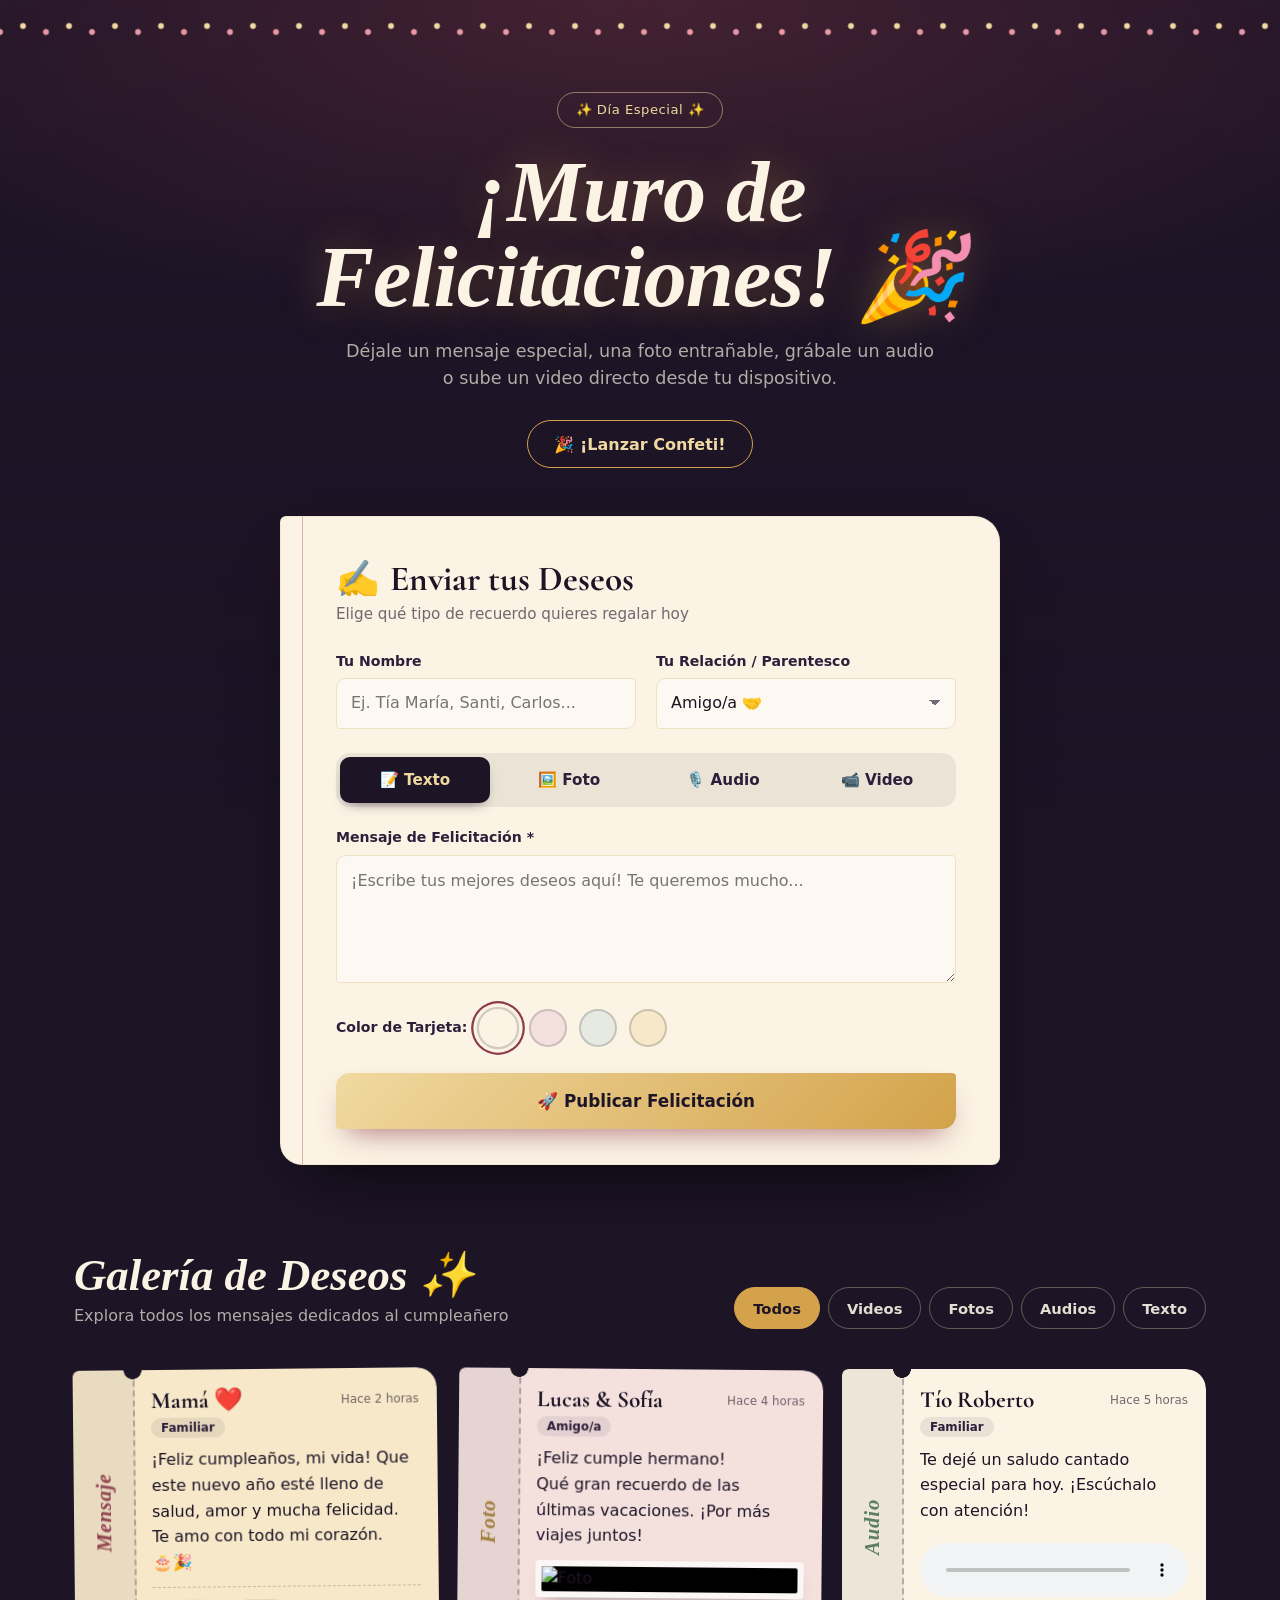
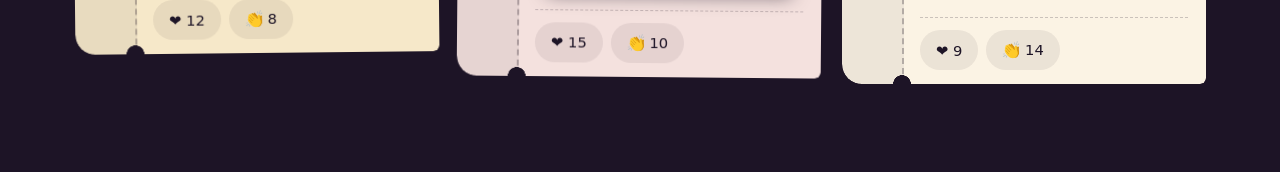
==== commit 1543473d: "Modificacion de diseños de estilos css, y creacion de una nueva funcion para controlar el diseño de " ====
--- a/index.html
+++ b/index.html
@@ -7,7 +7,8 @@
     <!-- Fuentes Tipográficas -->
     <link href="https://fonts.googleapis.com/css2?family=Archivo:wght@400;500;600;700&family=Cormorant+Garamond:ital,wght@0,500;0,600;0,700;1,500;1,600&display=swap" rel="stylesheet">
 
-    <link rel="stylesheet" href="css/velada.css">
+<!--     <link rel="stylesheet" href="css/velada.css">
+ -->    <link rel="stylesheet" href="css/velada_diseño_2.css">
    <!--  <link rel="stylesheet" href="css/minimalism.css"> -->
     <!-- Script de Confeti -->
     <script src="https://cdn.jsdelivr.net/npm/canvas-confetti@1.6.0/dist/confetti.browser.min.js"></script>
@@ -216,7 +217,7 @@
          cambiá la columna "estado" de "pendiente" a "aprobado" para publicar,
          o a "rechazado" para descartar. -->
 
-    <script src="js/script.js">
-    </script>
+       <script src="js/script.js"></script>
+   <script src="js/capturaCanva.js"></script>
 </body>
 </html>
--- a/css/velada.css
+++ b/css/velada.css
@@ -1,34 +1,37 @@
 /* =====================================================================
-   MURO DE FELICITACIONES — "Velada" v2
-   Concepto: cada felicitación es una ENTRADA a la fiesta. Papel con
-   talón perforado (muescas reales con máscara CSS), un talón vertical
-   que dice qué trae (mensaje, foto, video, audio) y un hilo de luces
-   sobre un fondo ciruela con fotos reveladas apenas. Mobile primero.
-   Reemplaza css/velada.css — no hace falta tocar HTML ni JS.
+   MURO DE FELICITACIONES — hoja de estilos "Velada"
+   Concepto: una invitación que se abre. Papel cálido sobre fondo ciruela,
+   bronce antiguo como acento, tarjetas con imperfección orgánica en vez
+   de cajas idénticas. Nada de sombras SaaS repetidas ni esquinas todas
+   iguales: cada elemento tiene un pequeño gesto propio.
    ===================================================================== */
 
 :root {
-  --ink: #1d1426;
-  --ink-2: #2d1f3a;
+  --ink: #241b2c;
+  --ink-2: #35283f;
   --paper: #fbf3e4;
   --paper-edge: #efe0c2;
-  --gold: #d3a24a;
-  --gold-light: #f0d9a0;
+  --gold: #c6963e;
+  --gold-light: #e7cb8e;
   --wine: #8c3b4b;
-  --sage: #5d7d65;
-  --ink-muted: rgba(29, 20, 38, 0.62);
-  --on-ink: rgba(251, 243, 228, 0.9);
-  --on-ink-muted: rgba(251, 243, 228, 0.68);
-
-  --font-display: "Cormorant Garamond", "Iowan Old Style", Georgia, serif;
-  --font-body: "Archivo", "Segoe UI", system-ui, sans-serif;
-
-  --stub: 54px; /* ancho del talón de cada entrada */
-  --safe-b: env(safe-area-inset-bottom, 0px);
-}
-
-* { box-sizing: border-box; -webkit-tap-highlight-color: transparent; }
-html { scroll-behavior: smooth; -webkit-text-size-adjust: 100%; }
+  --sage: #6e8b74;
+  --ink-muted: rgba(36, 27, 44, 0.62);
+  --on-ink-muted: rgba(251, 243, 228, 0.72);
+
+  --font-display: "Cormorant Garamond", "Iowan Old Style", serif;
+  --font-body: "Archivo", "Segoe UI", sans-serif;
+
+  --radius-organic: 26px 8px 22px 10px;
+  --shadow-paper: 0 1px 2px rgba(36, 27, 44, 0.08), 0 18px 34px -22px rgba(36, 27, 44, 0.55);
+}
+
+* {
+  box-sizing: border-box;
+}
+
+html {
+  scroll-behavior: smooth;
+}
 
 body {
   margin: 0;
@@ -36,304 +39,741 @@
   color: var(--ink);
   font-family: var(--font-body);
   font-size: 16px;
-  line-height: 1.55;
+  line-height: 1.5;
   -webkit-font-smoothing: antialiased;
-  overflow-x: hidden;
-}
-
-img, video { max-width: 100%; display: block; }
-button { font-family: inherit; cursor: pointer; touch-action: manipulation; }
-:focus-visible { outline: 2px solid var(--gold); outline-offset: 3px; }
-
-/* ---------- FONDO: fotos reveladas apenas, como polaroids caídas ---------- */
-.fondo-recuerdos { position: fixed; inset: 0; z-index: -1; overflow: hidden; pointer-events: none; }
+}
+
+img,
+video {
+  max-width: 100%;
+  display: block;
+}
+
+button {
+  font-family: inherit;
+  cursor: pointer;
+}
+
+:focus-visible {
+  outline: 2px solid var(--gold);
+  outline-offset: 3px;
+}
+
+@media (prefers-reduced-motion: reduce) {
+  * {
+    animation-duration: 0.01ms !important;
+    transition-duration: 0.01ms !important;
+  }
+}
+
+.container {
+  max-width: 1080px;
+  margin: 0 auto;
+  padding: 0 24px 96px;
+}
+
+/* =====================================================================
+   FONDO — collage de fotos del cumpleañero, fijo detrás de todo
+   ===================================================================== */
+
+.fondo-recuerdos {
+  position: fixed;
+  inset: 0;
+  z-index: -1;
+  overflow: hidden;
+  background: var(--ink);
+}
+
+/* velo de color por encima de las fotos, para que el texto no compita
+   con ellas y todo se sienta parte de la misma paleta */
 .fondo-recuerdos::after {
-  content: ""; position: absolute; inset: 0;
+  content: "";
+  position: absolute;
+  inset: 0;
   background:
-    radial-gradient(120% 60% at 50% 0%, rgba(140, 59, 75, 0.35), transparent 60%),
-    linear-gradient(180deg, rgba(29, 20, 38, 0.55), var(--ink) 92%);
-}
+    radial-gradient(circle at 20% 15%, rgba(198, 150, 62, 0.14), transparent 45%),
+    radial-gradient(circle at 82% 78%, rgba(140, 59, 75, 0.18), transparent 45%),
+    linear-gradient(160deg, rgba(36, 27, 44, 0.86) 0%, rgba(53, 40, 63, 0.86) 100%);
+}
+
 .fondo-recuerdos img {
-  position: absolute; width: min(46vw, 340px); aspect-ratio: 4 / 5; object-fit: cover;
-  border: 9px solid var(--paper); border-bottom-width: 32px;
-  opacity: 0.2; filter: sepia(0.35) saturate(0.8);
-}
-.fondo-recuerdos img:nth-of-type(6n+1) { top: 4%;  left: -8%;  transform: rotate(-8deg); }
-.fondo-recuerdos img:nth-of-type(6n+2) { top: 2%;  right: -10%; transform: rotate(6deg); }
-.fondo-recuerdos img:nth-of-type(6n+3) { top: 38%; left: 4%;   transform: rotate(4deg); }
-.fondo-recuerdos img:nth-of-type(6n+4) { top: 44%; right: 2%;  transform: rotate(-5deg); }
-.fondo-recuerdos img:nth-of-type(6n+5) { bottom: -4%; left: -6%; transform: rotate(7deg); }
-.fondo-recuerdos img:nth-of-type(6n+6) { bottom: -2%; right: 8%; transform: rotate(-3deg); }
-
-/* ---------- HERO: hilo de luces + título ---------- */
+  position: absolute;
+  object-fit: cover;
+  border-radius: 18px;
+  box-shadow: 0 20px 40px rgba(0, 0, 0, 0.35);
+  filter: grayscale(45%) sepia(14%) brightness(0.78) contrast(1.05);
+}
+
+/* mosaico: 6 posiciones fijas: si agregás una 7ma foto, el patrón se
+   repite (nth-of-type funciona en ciclos de 6) */
+.fondo-recuerdos img:nth-of-type(6n + 1) {
+  top: -5%;
+  left: -4%;
+  width: 30%;
+  aspect-ratio: 3 / 4;
+  transform: rotate(-7deg);
+}
+
+.fondo-recuerdos img:nth-of-type(6n + 2) {
+  top: 6%;
+  right: -6%;
+  width: 26%;
+  aspect-ratio: 4 / 5;
+  transform: rotate(6deg);
+}
+
+.fondo-recuerdos img:nth-of-type(6n + 3) {
+  bottom: -6%;
+  left: 8%;
+  width: 28%;
+  aspect-ratio: 4 / 3;
+  transform: rotate(5deg);
+}
+
+.fondo-recuerdos img:nth-of-type(6n + 4) {
+  bottom: 3%;
+  right: 3%;
+  width: 24%;
+  aspect-ratio: 3 / 4;
+  transform: rotate(-5deg);
+}
+
+.fondo-recuerdos img:nth-of-type(6n + 5) {
+  top: 42%;
+  left: -7%;
+  width: 22%;
+  aspect-ratio: 1 / 1;
+  transform: rotate(9deg);
+}
+
+.fondo-recuerdos img:nth-of-type(6n + 6) {
+  top: 46%;
+  right: -5%;
+  width: 22%;
+  aspect-ratio: 1 / 1;
+  transform: rotate(-9deg);
+}
+
+@media (max-width: 640px) {
+  .fondo-recuerdos img {
+    width: 40% !important;
+  }
+}
+
+/* =====================================================================
+   ENCABEZADO — la invitación
+   ===================================================================== */
+
 .hero-header {
   position: relative;
+  overflow: hidden;
+  padding: 88px 24px 128px;
   text-align: center;
-  padding: 92px 22px 120px;
-  max-width: 880px;
-  margin: 0 auto;
-}
-/* guirnalda: bombitas alternadas que titilan (único movimiento ambiente) */
+  background:
+    radial-gradient(circle at 18% 22%, rgba(198, 150, 62, 0.16), transparent 42%),
+    radial-gradient(circle at 82% 15%, rgba(140, 59, 75, 0.22), transparent 38%),
+    radial-gradient(circle at 50% 85%, rgba(110, 139, 116, 0.14), transparent 45%),
+    linear-gradient(160deg, rgba(36, 27, 44, 0.85) 0%, rgba(53, 40, 63, 0.85) 100%);
+  color: var(--paper);
+}
+
+/* textura de "confeti" suelto, hecha solo con puntos radiales */
 .hero-header::before {
-  content: ""; position: absolute; top: 0; left: 50%; width: 100vw; height: 54px;
-  transform: translateX(-50%);
-  background:
-    radial-gradient(circle 5px at 50% 26px, var(--gold-light) 40%, rgba(240, 217, 160, 0.25) 70%, transparent 72%) 0 0 / 46px 54px repeat-x,
-    radial-gradient(circle 5px at 50% 26px, #e79aa6 40%, rgba(231, 154, 166, 0.25) 70%, transparent 72%) 23px 6px / 46px 54px repeat-x;
-  -webkit-mask: linear-gradient(#000 0 0);
-  animation: titilar 3.2s ease-in-out infinite alternate;
-}
-@keyframes titilar { from { opacity: 0.55; } to { opacity: 1; } }
+  content: "";
+  position: absolute;
+  inset: 0;
+  opacity: 0.55;
+  background-image:
+    radial-gradient(var(--gold-light) 2.5px, transparent 2.5px),
+    radial-gradient(var(--wine) 2px, transparent 2px),
+    radial-gradient(var(--sage) 2px, transparent 2px);
+  background-size: 130px 130px, 170px 170px, 150px 150px;
+  background-position: 10px 20px, 80px 90px, 40px 130px;
+  pointer-events: none;
+}
+
+/* borde inferior irregular, como si el papel de abajo asomara */
+.hero-header::after {
+  content: "";
+  position: absolute;
+  left: 0;
+  right: 0;
+  bottom: -1px;
+  height: 46px;
+  background: var(--ink);
+  clip-path: polygon(
+    0% 100%, 0% 40%, 4% 55%, 8% 30%, 13% 60%, 18% 20%, 23% 50%,
+    28% 15%, 33% 45%, 38% 10%, 43% 40%, 48% 18%, 53% 48%,
+    58% 12%, 63% 42%, 68% 22%, 73% 55%, 78% 15%, 83% 45%,
+    88% 25%, 93% 58%, 97% 20%, 100% 40%, 100% 100%
+  );
+}
+
+.hero-header > * {
+  position: relative;
+  z-index: 1;
+}
 
 .pill-badge {
-  display: inline-block; padding: 7px 18px; margin-bottom: 22px;
-  border: 1px solid rgba(240, 217, 160, 0.5); border-radius: 999px;
-  color: var(--gold-light); font-size: 0.82rem; letter-spacing: 0.04em;
-}
+  display: inline-flex;
+  align-items: center;
+  gap: 10px;
+  padding: 9px 26px;
+  margin-bottom: 28px;
+  font-family: var(--font-display);
+  font-style: italic;
+  font-size: 1.05rem;
+  letter-spacing: 0.02em;
+  color: var(--paper);
+  border-top: 1px solid rgba(231, 203, 142, 0.55);
+  border-bottom: 1px solid rgba(231, 203, 142, 0.55);
+}
+
 .hero-header h1 {
-  margin: 0 0 18px;
-  font-family: var(--font-display); font-weight: 600; font-style: italic;
-  font-size: clamp(2.6rem, 11vw, 5.4rem); line-height: 0.98; letter-spacing: -0.01em;
+  margin: 0 0 22px;
+  font-family: var(--font-display);
+  font-weight: 600;
+  font-size: clamp(2.6rem, 5.5vw, 4.2rem);
+  line-height: 1.08;
+  letter-spacing: 0.005em;
+}
+
+.hero-header p {
+  max-width: 46ch;
+  margin: 0 auto 40px;
+  color: var(--on-ink-muted);
+  font-size: 1.05rem;
+  line-height: 1.65;
+}
+
+.btn-confetti {
+  padding: 15px 34px;
+  background: transparent;
+  border: 1px solid var(--gold);
+  border-radius: 999px;
+  color: var(--gold-light);
+  font-family: var(--font-body);
+  font-weight: 600;
+  font-size: 0.95rem;
+  letter-spacing: 0.02em;
+  transition: background 0.25s ease, color 0.25s ease, transform 0.2s ease;
+}
+
+.btn-confetti:hover {
+  background: var(--gold);
+  color: var(--ink);
+  transform: translateY(-1px);
+}
+
+/* =====================================================================
+   TARJETA DE ENVÍO — la postal en blanco
+   ===================================================================== */
+
+.form-card {
+  position: relative;
+  margin: -76px auto 88px;
+  padding: 44px clamp(24px, 5vw, 56px) 48px;
+  max-width: 760px;
+  background: var(--paper);
+  border-radius: var(--radius-organic);
+  box-shadow: var(--shadow-paper);
+}
+
+.form-title {
+  display: flex;
+  align-items: center;
+  gap: 12px;
+  font-family: var(--font-display);
+  font-weight: 600;
+  font-size: 1.7rem;
+  color: var(--ink);
+}
+
+.form-title span {
+  font-size: 1.4rem;
+}
+
+.form-subtitle {
+  margin: 6px 0 32px;
+  color: var(--ink-muted);
+  font-size: 0.98rem;
+}
+
+.form-grid {
+  display: grid;
+  grid-template-columns: 1fr 1fr;
+  gap: 22px;
+  margin-bottom: 22px;
+}
+
+.form-group {
+  margin-bottom: 22px;
+}
+
+.form-group label {
+  display: block;
+  margin-bottom: 8px;
+  font-size: 0.85rem;
+  color: var(--ink-muted);
+  letter-spacing: 0.01em;
+}
+
+.form-control {
+  width: 100%;
+  padding: 12px 4px;
+  background: transparent;
+  border: none;
+  border-bottom: 1.5px solid var(--paper-edge);
+  border-radius: 0;
+  font-family: var(--font-body);
+  font-size: 1rem;
+  color: var(--ink);
+  transition: border-color 0.2s ease;
+}
+
+textarea.form-control {
+  padding: 12px;
+  border: 1.5px solid var(--paper-edge);
+  border-radius: 10px;
+  resize: vertical;
+  min-height: 110px;
+}
+
+.form-control:focus {
+  border-color: var(--gold);
+}
+
+select.form-control {
+  appearance: none;
+  background-image: linear-gradient(45deg, transparent 50%, var(--ink-muted) 50%),
+    linear-gradient(135deg, var(--ink-muted) 50%, transparent 50%);
+  background-position: calc(100% - 8px) 55%, calc(100% - 2px) 55%;
+  background-size: 6px 6px, 6px 6px;
+  background-repeat: no-repeat;
+  padding-right: 22px;
+}
+
+input[type="file"].form-control {
+  border: 1.5px dashed var(--paper-edge);
+  border-radius: 10px;
+  padding: 20px 14px;
+  font-size: 0.9rem;
+  color: var(--ink-muted);
+}
+
+/* --- Pestañas de tipo de recuerdo, estilo etiqueta de equipaje --- */
+
+.media-tabs {
+  display: flex;
+  flex-wrap: wrap;
+  gap: 10px;
+  margin: 8px 0 26px;
+}
+
+.tab-btn {
+  padding: 9px 18px;
+  background: transparent;
+  border: 1px solid var(--paper-edge);
+  border-radius: 999px;
+  font-size: 0.88rem;
+  color: var(--ink-muted);
+  transition: all 0.2s ease;
+}
+
+.tab-btn.active {
+  background: var(--ink);
+  border-color: var(--ink);
+  color: var(--gold-light);
+}
+
+.tab-content {
+  display: none;
+}
+
+.tab-content.active {
+  display: block;
+  animation: aparecer 0.25s ease;
+}
+
+@keyframes aparecer {
+  from {
+    opacity: 0;
+    transform: translateY(4px);
+  }
+  to {
+    opacity: 1;
+    transform: translateY(0);
+  }
+}
+
+.audio-option-tabs {
+  display: flex;
+  gap: 10px;
+  margin-bottom: 18px;
+}
+
+.audio-opt-btn {
+  padding: 8px 16px;
+  background: var(--paper);
+  border: 1px solid var(--paper-edge);
+  border-radius: 999px;
+  font-size: 0.85rem;
+  color: var(--ink-muted);
+}
+
+.audio-opt-btn.active {
+  border-color: var(--wine);
+  color: var(--wine);
+}
+
+.audio-recorder-box {
+  padding: 28px 20px;
+  text-align: center;
+  background: #fff;
+  border: 1.5px dashed var(--paper-edge);
+  border-radius: 16px;
+}
+
+.rec-status {
+  font-size: 0.92rem;
+  color: var(--ink-muted);
+  margin-bottom: 6px;
+}
+
+.rec-timer {
+  display: none;
+  font-family: var(--font-display);
+  font-size: 1.6rem;
+  color: var(--wine);
+  margin-bottom: 14px;
+}
+
+.btn-mic {
+  display: inline-flex;
+  align-items: center;
+  gap: 8px;
+  padding: 12px 26px;
+  background: var(--ink);
   color: var(--paper);
-  text-shadow: 0 0 40px rgba(211, 162, 74, 0.35);
-  text-wrap: balance;
-}
-.hero-header p {
-  margin: 0 auto 28px; max-width: 34em;
-  color: var(--on-ink-muted); font-size: clamp(0.98rem, 3.6vw, 1.1rem);
-  text-wrap: pretty;
-}
-.btn-confetti {
-  min-height: 48px; padding: 12px 26px;
-  background: transparent; color: var(--gold-light);
-  border: 1.5px solid var(--gold); border-radius: 999px;
-  font-size: 1rem; font-weight: 600;
-  transition: background 0.2s, color 0.2s, transform 0.15s;
-}
-.btn-confetti:hover { background: var(--gold); color: var(--ink); }
-.btn-confetti:active { transform: scale(0.96); }
-
-/* ---------- CONTENEDOR ---------- */
-.container { max-width: 1180px; margin: 0 auto; padding: 0 16px calc(64px + var(--safe-b)); }
-
-/* ---------- FORMULARIO: papel de carta ---------- */
-.form-card {
-  position: relative; max-width: 720px; margin: -72px auto 72px;
-  padding: 34px 20px 28px 34px;
-  background:
-    linear-gradient(90deg, transparent 22px, rgba(140, 59, 75, 0.35) 22px 23px, transparent 23px),
-    var(--paper);
-  border-radius: 6px 26px 8px 22px;
-  box-shadow: 0 30px 60px -28px rgba(0, 0, 0, 0.8), 0 0 0 1px rgba(239, 224, 194, 0.6) inset;
-}
-.form-title {
-  display: flex; align-items: center; gap: 10px;
-  font-family: var(--font-display); font-size: clamp(1.7rem, 6vw, 2.2rem);
-  font-weight: 700; line-height: 1.1; color: var(--ink);
-}
-.form-subtitle { margin: 4px 0 24px; color: var(--ink-muted); font-size: 0.95rem; }
-
-.form-grid { display: grid; grid-template-columns: 1fr; gap: 0; }
-.form-group { margin-bottom: 18px; }
-.form-group label, .color-picker label {
-  display: block; margin-bottom: 6px;
-  font-size: 0.88rem; font-weight: 600; color: var(--ink-2);
-}
-.form-control {
-  width: 100%; min-height: 48px; padding: 12px 14px;
-  font: inherit; font-size: 16px; /* 16px evita el zoom automático en iPhone */
-  color: var(--ink); background: rgba(255, 255, 255, 0.55);
-  border: 1.5px solid var(--paper-edge); border-radius: 10px 4px 10px 4px;
-  transition: border-color 0.2s, background 0.2s, box-shadow 0.2s;
-}
-.form-control:focus { outline: none; border-color: var(--gold); background: #fff; box-shadow: 0 0 0 4px rgba(211, 162, 74, 0.22); }
-textarea.form-control { min-height: 120px; resize: vertical; line-height: 1.6; }
-input[type="file"].form-control { padding: 10px; font-size: 0.92rem; }
-select.form-control { appearance: none; background-image: linear-gradient(45deg, transparent 50%, var(--ink-muted) 50%), linear-gradient(135deg, var(--ink-muted) 50%, transparent 50%); background-position: calc(100% - 20px) 21px, calc(100% - 14px) 21px; background-size: 6px 6px; background-repeat: no-repeat; padding-right: 36px; }
-
-/* pestañas de tipo de contenido: control segmentado */
-.media-tabs {
-  display: grid; grid-template-columns: repeat(4, 1fr); gap: 4px;
-  padding: 4px; margin: 6px 0 20px;
-  background: rgba(29, 20, 38, 0.07); border-radius: 14px;
-}
-.tab-btn {
-  min-height: 46px; padding: 8px 4px; border: 0; border-radius: 10px;
-  background: transparent; color: var(--ink-2); font-size: 0.86rem; font-weight: 600;
-  transition: background 0.2s, color 0.2s;
-}
-.tab-btn.active { background: var(--ink); color: var(--gold-light); box-shadow: 0 6px 14px -8px rgba(29, 20, 38, 0.8); }
-.tab-content { display: none; }
-.tab-content.active { display: block; }
-
-/* audio */
-.audio-option-tabs { display: flex; gap: 8px; margin-bottom: 14px; }
-.audio-opt-btn {
-  flex: 1; min-height: 44px; padding: 8px 10px;
-  border: 1.5px solid var(--paper-edge); border-radius: 999px;
-  background: transparent; color: var(--ink-2); font-size: 0.88rem; font-weight: 600;
-}
-.audio-opt-btn.active { border-color: var(--wine); background: var(--wine); color: var(--paper); }
-.audio-recorder-box {
-  padding: 22px 16px; text-align: center; margin-bottom: 18px;
-  border: 1.5px dashed rgba(140, 59, 75, 0.45); border-radius: 18px 6px 18px 6px;
-  background: rgba(140, 59, 75, 0.05);
-}
-.rec-status { color: var(--ink-muted); font-size: 0.92rem; }
-.rec-timer { margin: 6px 0 14px; font-family: var(--font-display); font-size: 2.6rem; font-weight: 700; color: var(--wine); font-variant-numeric: tabular-nums; }
-.btn-mic {
-  display: inline-flex; align-items: center; gap: 8px; min-height: 50px; padding: 12px 26px;
-  border: 0; border-radius: 999px; background: var(--wine); color: var(--paper);
-  font-size: 1rem; font-weight: 600; transition: transform 0.15s;
-}
-.btn-mic:active { transform: scale(0.96); }
-.btn-mic.recording { background: #c0352f; animation: latido 1.1s ease-in-out infinite; }
-@keyframes latido { 0%, 100% { box-shadow: 0 0 0 0 rgba(192, 53, 47, 0.55); } 50% { box-shadow: 0 0 0 14px rgba(192, 53, 47, 0); } }
-
-/* selector de color de tarjeta */
-.color-picker { display: flex; align-items: center; flex-wrap: wrap; gap: 12px; margin: 8px 0 26px; }
-.color-picker label { margin: 0; }
+  border: none;
+  border-radius: 999px;
+  font-size: 0.92rem;
+  font-weight: 600;
+  transition: transform 0.15s ease;
+}
+
+.btn-mic:hover {
+  transform: translateY(-1px);
+}
+
+.btn-mic.recording {
+  background: var(--wine);
+}
+
+/* --- Selector de color de tarjeta --- */
+
+.color-picker {
+  display: flex;
+  align-items: center;
+  gap: 12px;
+  margin: 10px 0 30px;
+}
+
+.color-picker label {
+  font-size: 0.85rem;
+  color: var(--ink-muted);
+}
+
 .color-opt {
-  width: 38px; height: 38px; border-radius: 50%;
-  border: 2px solid rgba(29, 20, 38, 0.18); cursor: pointer;
-  transition: transform 0.15s, box-shadow 0.15s;
-}
-.color-opt.active { transform: scale(1.12); box-shadow: 0 0 0 3px var(--paper), 0 0 0 5px var(--wine); }
-.c-marfil { background: #fbf3e4; }
-.c-rosa { background: #f4e1de; }
-.c-salvia { background: #e6eae0; }
-.c-dorado { background: #f6e8c9; }
-
-/* botón publicar: en móvil queda pegado abajo para no perderlo */
+  width: 30px;
+  height: 30px;
+  border-radius: 50%;
+  border: 2px solid transparent;
+  box-shadow: inset 0 0 0 1px rgba(36, 27, 44, 0.12);
+  transition: transform 0.15s ease, border-color 0.15s ease;
+}
+
+.color-opt:hover {
+  transform: scale(1.08);
+}
+
+.color-opt.active {
+  border-color: var(--gold);
+  box-shadow: 0 0 0 3px rgba(198, 150, 62, 0.18);
+}
+
+.c-marfil {
+  background: #fbf3e4;
+}
+
+.c-rosa {
+  background: #f4e1de;
+}
+
+.c-salvia {
+  background: #e6eae0;
+}
+
+.c-dorado {
+  background: #f6e8c9;
+}
+
 .btn-submit {
-  position: sticky; bottom: calc(12px + var(--safe-b)); z-index: 4;
-  width: 100%; min-height: 56px; padding: 14px 20px;
-  border: 0; border-radius: 14px 4px 14px 4px;
-  background: linear-gradient(135deg, var(--gold-light), var(--gold));
-  color: var(--ink); font-size: 1.05rem; font-weight: 700;
-  box-shadow: 0 14px 28px -12px rgba(140, 59, 75, 0.7);
-  transition: transform 0.15s, filter 0.2s;
-}
-.btn-submit:hover { filter: brightness(1.06); }
-.btn-submit:active { transform: scale(0.98); }
-.btn-submit:disabled { filter: grayscale(0.6); cursor: wait; }
-
-/* ---------- GALERÍA ---------- */
+  display: block;
+  width: 100%;
+  padding: 16px;
+  margin-top: 8px;
+  background: var(--gold);
+  color: var(--ink);
+  border: none;
+  border-radius: 999px;
+  font-size: 1rem;
+  font-weight: 700;
+  letter-spacing: 0.01em;
+  transition: background 0.2s ease, transform 0.15s ease;
+}
+
+.btn-submit:hover {
+  background: var(--gold-light);
+  transform: translateY(-1px);
+}
+
+.btn-submit:disabled {
+  opacity: 0.6;
+  transform: none;
+}
+
+/* =====================================================================
+   GALERÍA — el mural de recuerdos
+   ===================================================================== */
+
 .gallery-header {
-  position: sticky; top: 0; z-index: 10;
-  display: flex; flex-direction: column; gap: 10px;
-  margin: 0 -16px 22px; padding: 12px 16px;
-  background: linear-gradient(180deg, var(--ink) 70%, rgba(29, 20, 38, 0));
-}
-.gallery-title h2 { margin: 0; font-family: var(--font-display); font-size: clamp(1.8rem, 7vw, 2.8rem); font-weight: 600; font-style: italic; color: var(--paper); line-height: 1.1; }
-.gallery-title p { display: none; margin: 4px 0 0; color: var(--on-ink-muted); }
-
-/* filtros: fila deslizable con el dedo */
+  display: flex;
+  flex-wrap: wrap;
+  align-items: flex-end;
+  justify-content: space-between;
+  gap: 20px;
+  margin-bottom: 32px;
+  padding-bottom: 20px;
+  border-bottom: 1px solid rgba(251, 243, 228, 0.18);
+}
+
+.gallery-title h2 {
+  margin: 0 0 6px;
+  font-family: var(--font-display);
+  font-weight: 600;
+  font-size: 2rem;
+  color: var(--paper);
+}
+
+.gallery-title p {
+  margin: 0;
+  color: var(--on-ink-muted);
+  font-size: 0.95rem;
+}
+
 .filters {
-  display: flex; gap: 8px; overflow-x: auto; padding: 2px 16px 6px; margin: 0 -16px;
-  scroll-snap-type: x proximity; scrollbar-width: none;
-}
-.filters::-webkit-scrollbar { display: none; }
+  display: flex;
+  flex-wrap: wrap;
+  gap: 8px;
+}
+
 .filter-btn {
-  flex: 0 0 auto; min-height: 42px; padding: 8px 18px; scroll-snap-align: start;
-  border: 1.5px solid rgba(240, 217, 160, 0.35); border-radius: 999px;
-  background: transparent; color: var(--on-ink); font-size: 0.92rem; font-weight: 600;
-  transition: background 0.2s, color 0.2s, border-color 0.2s;
-}
-.filter-btn:hover { border-color: var(--gold); }
-.filter-btn.active { background: var(--gold); border-color: var(--gold); color: var(--ink); }
-
-/* ---------- MURO: entradas perforadas ---------- */
-.masonry-grid { column-count: 1; column-gap: 20px; }
+  padding: 7px 16px;
+  background: transparent;
+  border: 1px solid rgba(251, 243, 228, 0.28);
+  border-radius: 999px;
+  color: var(--on-ink-muted);
+  font-size: 0.84rem;
+  transition: all 0.2s ease;
+}
+
+.filter-btn.active,
+.filter-btn:hover {
+  border-color: var(--gold);
+  color: var(--gold-light);
+}
+
+/* masonry real con columnas CSS, sin librerías */
+.masonry-grid {
+  column-count: 3;
+  column-gap: 26px;
+}
+
+@media (max-width: 900px) {
+  .masonry-grid {
+    column-count: 2;
+  }
+}
+
+@media (max-width: 620px) {
+  .masonry-grid {
+    column-count: 1;
+  }
+}
 
 .card-post {
-  --notch: 9px;
-  position: relative; display: flex; flex-direction: column; justify-content: space-between;
-  break-inside: avoid; margin: 0 0 20px;
-  padding: 18px 18px 14px calc(var(--stub) + 18px);
-  color: var(--ink); border-radius: 6px 20px 6px 20px;
-  /* muescas semicirculares en la línea del talón (arriba y abajo) */
-  -webkit-mask:
-    radial-gradient(circle var(--notch) at var(--stub) 0, #0000 96%, #000),
-    radial-gradient(circle var(--notch) at var(--stub) 100%, #0000 96%, #000);
-  -webkit-mask-composite: source-in;
-  mask:
-    radial-gradient(circle var(--notch) at var(--stub) 0, #0000 96%, #000),
-    radial-gradient(circle var(--notch) at var(--stub) 100%, #0000 96%, #000);
-  mask-composite: intersect;
-  transition: transform 0.25s ease;
-}
-.card-post:hover { transform: translateY(-3px); }
-
-/* talón: línea punteada + etiqueta vertical según el contenido */
+  position: relative;
+  display: flex;
+  flex-direction: column;
+  justify-content: space-between;
+  gap: 16px;
+  break-inside: avoid;
+  margin-bottom: 26px;
+  padding: 24px 22px 20px;
+  border-radius: var(--radius-organic);
+  box-shadow: var(--shadow-paper);
+}
+
+/* leve inclinación alternada, se endereza al pasar el mouse */
+.masonry-grid .card-post:nth-child(3n + 1) {
+  transform: rotate(-0.6deg);
+}
+
+.masonry-grid .card-post:nth-child(3n + 2) {
+  transform: rotate(0.5deg);
+}
+
+.masonry-grid .card-post:nth-child(3n) {
+  transform: rotate(-0.3deg);
+  border-radius: 10px 24px 12px 26px;
+}
+
+.card-post:hover {
+  transform: rotate(0deg);
+}
+
+/* sello de esquina según el tipo de contenido, sin tocar el JS */
 .card-post::before {
-  content: "Mensaje";
-  position: absolute; top: 0; bottom: 0; left: 0; width: var(--stub);
-  display: flex; align-items: center; justify-content: center;
-  writing-mode: vertical-rl; transform: rotate(180deg);
-  border-left: 2px dashed rgba(29, 20, 38, 0.28); /* tras rotar, queda a la derecha */
-  background: rgba(29, 20, 38, 0.06);
-  font-family: var(--font-display); font-style: italic; font-weight: 700;
-  font-size: 1.3rem; letter-spacing: 0.04em; color: var(--wine);
-}
-.card-post:has(.post-media img)::before { content: "Foto"; color: var(--gold); filter: brightness(0.75); }
-.card-post:has(.post-media video)::before { content: "Video"; color: var(--ink-2); }
-.card-post:has(audio)::before { content: "Audio"; color: var(--sage); }
-
-.post-header { display: flex; align-items: flex-start; justify-content: space-between; gap: 10px; margin-bottom: 8px; }
-.post-author h4 { margin: 0; font-family: var(--font-display); font-size: 1.45rem; font-weight: 700; line-height: 1.15; overflow-wrap: anywhere; }
-.post-author span { display: inline-block; margin-top: 3px; padding: 1px 10px; border-radius: 999px; background: rgba(29, 20, 38, 0.08); font-size: 0.74rem; font-weight: 600; color: var(--ink-2); }
-.post-time { flex: 0 0 auto; font-size: 0.74rem; color: var(--ink-muted); padding-top: 4px; }
-.post-content { margin: 0 0 12px; font-size: 1rem; line-height: 1.6; overflow-wrap: anywhere; text-wrap: pretty; }
-.post-content:empty { display: none; }
-
-/* foto o video "pegado" con borde de papel */
-.post-media { margin: 4px 0 12px; padding: 6px; background: rgba(255, 255, 255, 0.75); border-radius: 4px; box-shadow: 0 8px 18px -12px rgba(29, 20, 38, 0.7); }
-.post-media img, .post-media video { width: 100%; max-height: 62vh; object-fit: cover; border-radius: 2px; background: #000; }
-.card-post audio { width: 100%; min-height: 44px; margin: 4px 0 12px; }
-
-/* reacciones */
-.post-actions { display: flex; gap: 8px; padding-top: 12px; border-top: 1px dashed rgba(29, 20, 38, 0.22); }
+  content: "📝";
+  position: absolute;
+  top: -10px;
+  right: 18px;
+  width: 34px;
+  height: 34px;
+  display: flex;
+  align-items: center;
+  justify-content: center;
+  font-size: 0.95rem;
+  background: var(--paper);
+  border-radius: 50%;
+  box-shadow: 0 4px 10px rgba(36, 27, 44, 0.18);
+}
+
+.card-post:has(.post-media img)::before {
+  content: "🖼️";
+}
+
+.card-post:has(.post-media video)::before {
+  content: "📹";
+}
+
+.card-post:has(audio)::before {
+  content: "🎙️";
+}
+
+.post-header {
+  display: flex;
+  align-items: flex-start;
+  justify-content: space-between;
+  gap: 10px;
+  margin-bottom: 12px;
+}
+
+.post-author h4 {
+  margin: 0 0 2px;
+  font-family: var(--font-display);
+  font-weight: 600;
+  font-size: 1.15rem;
+  color: var(--ink);
+}
+
+.post-author span {
+  font-size: 0.78rem;
+  color: var(--ink-muted);
+}
+
+.post-time {
+  flex-shrink: 0;
+  font-size: 0.76rem;
+  color: var(--ink-muted);
+}
+
+.post-content {
+  margin: 0 0 4px;
+  font-size: 0.97rem;
+  line-height: 1.55;
+  color: var(--ink);
+}
+
+.post-media {
+  margin-top: 10px;
+  border-radius: 14px 6px 14px 6px;
+  overflow: hidden;
+}
+
+.post-media img,
+.post-media video {
+  width: 100%;
+  border-radius: inherit;
+}
+
+.card-post audio {
+  width: 100%;
+  margin-top: 8px;
+}
+
+.post-actions {
+  display: flex;
+  gap: 8px;
+  padding-top: 14px;
+  border-top: 1px solid rgba(36, 27, 44, 0.08);
+}
+
 .react-btn {
-  min-height: 40px; padding: 6px 16px; border: 0; border-radius: 999px;
-  background: rgba(29, 20, 38, 0.07); color: var(--ink); font-size: 0.92rem;
-  transition: background 0.2s, transform 0.15s;
-}
-.react-btn:hover { background: rgba(211, 162, 74, 0.3); }
-.react-btn:active { transform: scale(0.9); }
-.react-btn.reaccionado { background: rgba(140, 59, 75, 0.2); font-weight: 700; }
-
-.btn-delete { background: none; border: 0; padding: 4px 0; font-size: 0.75rem; color: var(--ink-muted); text-decoration: underline; text-underline-offset: 2px; }
-.card-post.deleting { opacity: 0; transform: scale(0.96); transition: all 0.25s; }
-
-/* ---------- TABLET Y ESCRITORIO ---------- */
-@media (min-width: 600px) {
-  :root { --stub: 60px; }
-  .container { padding: 0 24px 80px; }
-  .form-card { padding: 44px 44px 36px 56px; background-position: 0 0; }
-  .form-grid { grid-template-columns: 1fr 1fr; gap: 20px; }
-  .media-tabs .tab-btn { font-size: 0.95rem; }
-  .masonry-grid { column-count: 2; }
-  .btn-submit { position: static; }
-  .gallery-title p { display: block; }
-  .gallery-header { flex-direction: row; align-items: flex-end; justify-content: space-between; margin: 0 0 26px; padding: 14px 0; background: none; position: static; }
-  .filters { overflow: visible; margin: 0; padding: 0; flex-wrap: wrap; justify-content: flex-end; }
-}
-@media (min-width: 600px) and (hover: hover) {
-  /* inclinación leve, como entradas tiradas sobre la mesa */
-  .masonry-grid .card-post:nth-child(3n+1) { rotate: -0.6deg; }
-  .masonry-grid .card-post:nth-child(3n+2) { rotate: 0.5deg; }
-}
-@media (min-width: 980px) { .masonry-grid { column-count: 3; } }
-
-/* ---------- MÓVILES MUY ANGOSTOS ---------- */
-@media (max-width: 400px) {
-  .media-tabs { grid-template-columns: 1fr 1fr; }
-  .form-card { padding: 28px 16px 22px 30px; }
-  .card-post { padding-right: 14px; }
-}
-
-/* ---------- ACCESIBILIDAD ---------- */
-@media (prefers-reduced-motion: reduce) {
-  *, *::before, *::after { animation: none !important; transition: none !important; scroll-behavior: auto !important; }
+  padding: 6px 14px;
+  background: rgba(36, 27, 44, 0.05);
+  border: none;
+  border-radius: 999px;
+  font-size: 0.84rem;
+  color: var(--ink);
+  transition: background 0.2s ease;
+}
+
+.react-btn:hover {
+  background: rgba(198, 150, 62, 0.22);
+}
+
+.btn-delete {
+  background: none;
+  border: none;
+  padding: 0;
+  font-size: 0.75rem;
+  color: var(--ink-muted);
+  text-decoration: underline;
+  text-underline-offset: 2px;
+}
+
+/* =====================================================================
+   RESPONSIVE
+   ===================================================================== */
+
+@media (max-width: 640px) {
+  .hero-header {
+    padding: 64px 20px 108px;
+  }
+
+  .form-card {
+    margin-top: -64px;
+    padding: 32px 22px 36px;
+  }
+
+  .form-grid {
+    grid-template-columns: 1fr;
+    gap: 4px;
+  }
+
+  .gallery-header {
+    align-items: flex-start;
+  }
 }
--- a/css/velada_diseño_2.css
+++ b/css/velada_diseño_2.css
@@ -0,0 +1,339 @@
+/* =====================================================================
+   MURO DE FELICITACIONES — "Velada" v2
+   Concepto: cada felicitación es una ENTRADA a la fiesta. Papel con
+   talón perforado (muescas reales con máscara CSS), un talón vertical
+   que dice qué trae (mensaje, foto, video, audio) y un hilo de luces
+   sobre un fondo ciruela con fotos reveladas apenas. Mobile primero.
+   Reemplaza css/velada.css — no hace falta tocar HTML ni JS.
+   ===================================================================== */
+
+:root {
+  --ink: #1d1426;
+  --ink-2: #2d1f3a;
+  --paper: #fbf3e4;
+  --paper-edge: #efe0c2;
+  --gold: #d3a24a;
+  --gold-light: #f0d9a0;
+  --wine: #8c3b4b;
+  --sage: #5d7d65;
+  --ink-muted: rgba(29, 20, 38, 0.62);
+  --on-ink: rgba(251, 243, 228, 0.9);
+  --on-ink-muted: rgba(251, 243, 228, 0.68);
+
+  --font-display: "Cormorant Garamond", "Iowan Old Style", Georgia, serif;
+  --font-body: "Archivo", "Segoe UI", system-ui, sans-serif;
+
+  --stub: 54px; /* ancho del talón de cada entrada */
+  --safe-b: env(safe-area-inset-bottom, 0px);
+}
+
+* { box-sizing: border-box; -webkit-tap-highlight-color: transparent; }
+html { scroll-behavior: smooth; -webkit-text-size-adjust: 100%; }
+
+body {
+  margin: 0;
+  background: var(--ink);
+  color: var(--ink);
+  font-family: var(--font-body);
+  font-size: 16px;
+  line-height: 1.55;
+  -webkit-font-smoothing: antialiased;
+  overflow-x: hidden;
+}
+
+img, video { max-width: 100%; display: block; }
+button { font-family: inherit; cursor: pointer; touch-action: manipulation; }
+:focus-visible { outline: 2px solid var(--gold); outline-offset: 3px; }
+
+/* ---------- FONDO: fotos reveladas apenas, como polaroids caídas ---------- */
+.fondo-recuerdos { position: fixed; inset: 0; z-index: -1; overflow: hidden; pointer-events: none; }
+.fondo-recuerdos::after {
+  content: ""; position: absolute; inset: 0;
+  background:
+    radial-gradient(120% 60% at 50% 0%, rgba(140, 59, 75, 0.35), transparent 60%),
+    linear-gradient(180deg, rgba(29, 20, 38, 0.55), var(--ink) 92%);
+}
+.fondo-recuerdos img {
+  position: absolute; width: min(46vw, 340px); aspect-ratio: 4 / 5; object-fit: cover;
+  border: 9px solid var(--paper); border-bottom-width: 32px;
+  opacity: 0.2; filter: sepia(0.35) saturate(0.8);
+}
+.fondo-recuerdos img:nth-of-type(6n+1) { top: 4%;  left: -8%;  transform: rotate(-8deg); }
+.fondo-recuerdos img:nth-of-type(6n+2) { top: 2%;  right: -10%; transform: rotate(6deg); }
+.fondo-recuerdos img:nth-of-type(6n+3) { top: 38%; left: 4%;   transform: rotate(4deg); }
+.fondo-recuerdos img:nth-of-type(6n+4) { top: 44%; right: 2%;  transform: rotate(-5deg); }
+.fondo-recuerdos img:nth-of-type(6n+5) { bottom: -4%; left: -6%; transform: rotate(7deg); }
+.fondo-recuerdos img:nth-of-type(6n+6) { bottom: -2%; right: 8%; transform: rotate(-3deg); }
+
+/* ---------- HERO: hilo de luces + título ---------- */
+.hero-header {
+  position: relative;
+  text-align: center;
+  padding: 92px 22px 120px;
+  max-width: 880px;
+  margin: 0 auto;
+}
+/* guirnalda: bombitas alternadas que titilan (único movimiento ambiente) */
+.hero-header::before {
+  content: ""; position: absolute; top: 0; left: 50%; width: 100vw; height: 54px;
+  transform: translateX(-50%);
+  background:
+    radial-gradient(circle 5px at 50% 26px, var(--gold-light) 40%, rgba(240, 217, 160, 0.25) 70%, transparent 72%) 0 0 / 46px 54px repeat-x,
+    radial-gradient(circle 5px at 50% 26px, #e79aa6 40%, rgba(231, 154, 166, 0.25) 70%, transparent 72%) 23px 6px / 46px 54px repeat-x;
+  -webkit-mask: linear-gradient(#000 0 0);
+  animation: titilar 3.2s ease-in-out infinite alternate;
+}
+@keyframes titilar { from { opacity: 0.55; } to { opacity: 1; } }
+
+.pill-badge {
+  display: inline-block; padding: 7px 18px; margin-bottom: 22px;
+  border: 1px solid rgba(240, 217, 160, 0.5); border-radius: 999px;
+  color: var(--gold-light); font-size: 0.82rem; letter-spacing: 0.04em;
+}
+.hero-header h1 {
+  margin: 0 0 18px;
+  font-family: var(--font-display); font-weight: 600; font-style: italic;
+  font-size: clamp(2.6rem, 11vw, 5.4rem); line-height: 0.98; letter-spacing: -0.01em;
+  color: var(--paper);
+  text-shadow: 0 0 40px rgba(211, 162, 74, 0.35);
+  text-wrap: balance;
+}
+.hero-header p {
+  margin: 0 auto 28px; max-width: 34em;
+  color: var(--on-ink-muted); font-size: clamp(0.98rem, 3.6vw, 1.1rem);
+  text-wrap: pretty;
+}
+.btn-confetti {
+  min-height: 48px; padding: 12px 26px;
+  background: transparent; color: var(--gold-light);
+  border: 1.5px solid var(--gold); border-radius: 999px;
+  font-size: 1rem; font-weight: 600;
+  transition: background 0.2s, color 0.2s, transform 0.15s;
+}
+.btn-confetti:hover { background: var(--gold); color: var(--ink); }
+.btn-confetti:active { transform: scale(0.96); }
+
+/* ---------- CONTENEDOR ---------- */
+.container { max-width: 1180px; margin: 0 auto; padding: 0 16px calc(64px + var(--safe-b)); }
+
+/* ---------- FORMULARIO: papel de carta ---------- */
+.form-card {
+  position: relative; max-width: 720px; margin: -72px auto 72px;
+  padding: 34px 20px 28px 34px;
+  background:
+    linear-gradient(90deg, transparent 22px, rgba(140, 59, 75, 0.35) 22px 23px, transparent 23px),
+    var(--paper);
+  border-radius: 6px 26px 8px 22px;
+  box-shadow: 0 30px 60px -28px rgba(0, 0, 0, 0.8), 0 0 0 1px rgba(239, 224, 194, 0.6) inset;
+}
+.form-title {
+  display: flex; align-items: center; gap: 10px;
+  font-family: var(--font-display); font-size: clamp(1.7rem, 6vw, 2.2rem);
+  font-weight: 700; line-height: 1.1; color: var(--ink);
+}
+.form-subtitle { margin: 4px 0 24px; color: var(--ink-muted); font-size: 0.95rem; }
+
+.form-grid { display: grid; grid-template-columns: 1fr; gap: 0; }
+.form-group { margin-bottom: 18px; }
+.form-group label, .color-picker label {
+  display: block; margin-bottom: 6px;
+  font-size: 0.88rem; font-weight: 600; color: var(--ink-2);
+}
+.form-control {
+  width: 100%; min-height: 48px; padding: 12px 14px;
+  font: inherit; font-size: 16px; /* 16px evita el zoom automático en iPhone */
+  color: var(--ink); background: rgba(255, 255, 255, 0.55);
+  border: 1.5px solid var(--paper-edge); border-radius: 10px 4px 10px 4px;
+  transition: border-color 0.2s, background 0.2s, box-shadow 0.2s;
+}
+.form-control:focus { outline: none; border-color: var(--gold); background: #fff; box-shadow: 0 0 0 4px rgba(211, 162, 74, 0.22); }
+textarea.form-control { min-height: 120px; resize: vertical; line-height: 1.6; }
+input[type="file"].form-control { padding: 10px; font-size: 0.92rem; }
+select.form-control { appearance: none; background-image: linear-gradient(45deg, transparent 50%, var(--ink-muted) 50%), linear-gradient(135deg, var(--ink-muted) 50%, transparent 50%); background-position: calc(100% - 20px) 21px, calc(100% - 14px) 21px; background-size: 6px 6px; background-repeat: no-repeat; padding-right: 36px; }
+
+/* pestañas de tipo de contenido: control segmentado */
+.media-tabs {
+  display: grid; grid-template-columns: repeat(4, 1fr); gap: 4px;
+  padding: 4px; margin: 6px 0 20px;
+  background: rgba(29, 20, 38, 0.07); border-radius: 14px;
+}
+.tab-btn {
+  min-height: 46px; padding: 8px 4px; border: 0; border-radius: 10px;
+  background: transparent; color: var(--ink-2); font-size: 0.86rem; font-weight: 600;
+  transition: background 0.2s, color 0.2s;
+}
+.tab-btn.active { background: var(--ink); color: var(--gold-light); box-shadow: 0 6px 14px -8px rgba(29, 20, 38, 0.8); }
+.tab-content { display: none; }
+.tab-content.active { display: block; }
+
+/* audio */
+.audio-option-tabs { display: flex; gap: 8px; margin-bottom: 14px; }
+.audio-opt-btn {
+  flex: 1; min-height: 44px; padding: 8px 10px;
+  border: 1.5px solid var(--paper-edge); border-radius: 999px;
+  background: transparent; color: var(--ink-2); font-size: 0.88rem; font-weight: 600;
+}
+.audio-opt-btn.active { border-color: var(--wine); background: var(--wine); color: var(--paper); }
+.audio-recorder-box {
+  padding: 22px 16px; text-align: center; margin-bottom: 18px;
+  border: 1.5px dashed rgba(140, 59, 75, 0.45); border-radius: 18px 6px 18px 6px;
+  background: rgba(140, 59, 75, 0.05);
+}
+.rec-status { color: var(--ink-muted); font-size: 0.92rem; }
+.rec-timer { margin: 6px 0 14px; font-family: var(--font-display); font-size: 2.6rem; font-weight: 700; color: var(--wine); font-variant-numeric: tabular-nums; }
+.btn-mic {
+  display: inline-flex; align-items: center; gap: 8px; min-height: 50px; padding: 12px 26px;
+  border: 0; border-radius: 999px; background: var(--wine); color: var(--paper);
+  font-size: 1rem; font-weight: 600; transition: transform 0.15s;
+}
+.btn-mic:active { transform: scale(0.96); }
+.btn-mic.recording { background: #c0352f; animation: latido 1.1s ease-in-out infinite; }
+@keyframes latido { 0%, 100% { box-shadow: 0 0 0 0 rgba(192, 53, 47, 0.55); } 50% { box-shadow: 0 0 0 14px rgba(192, 53, 47, 0); } }
+
+/* selector de color de tarjeta */
+.color-picker { display: flex; align-items: center; flex-wrap: wrap; gap: 12px; margin: 8px 0 26px; }
+.color-picker label { margin: 0; }
+.color-opt {
+  width: 38px; height: 38px; border-radius: 50%;
+  border: 2px solid rgba(29, 20, 38, 0.18); cursor: pointer;
+  transition: transform 0.15s, box-shadow 0.15s;
+}
+.color-opt.active { transform: scale(1.12); box-shadow: 0 0 0 3px var(--paper), 0 0 0 5px var(--wine); }
+.c-marfil { background: #fbf3e4; }
+.c-rosa { background: #f4e1de; }
+.c-salvia { background: #e6eae0; }
+.c-dorado { background: #f6e8c9; }
+
+/* botón publicar: en móvil queda pegado abajo para no perderlo */
+.btn-submit {
+  position: sticky; bottom: calc(12px + var(--safe-b)); z-index: 4;
+  width: 100%; min-height: 56px; padding: 14px 20px;
+  border: 0; border-radius: 14px 4px 14px 4px;
+  background: linear-gradient(135deg, var(--gold-light), var(--gold));
+  color: var(--ink); font-size: 1.05rem; font-weight: 700;
+  box-shadow: 0 14px 28px -12px rgba(140, 59, 75, 0.7);
+  transition: transform 0.15s, filter 0.2s;
+}
+.btn-submit:hover { filter: brightness(1.06); }
+.btn-submit:active { transform: scale(0.98); }
+.btn-submit:disabled { filter: grayscale(0.6); cursor: wait; }
+
+/* ---------- GALERÍA ---------- */
+.gallery-header {
+  position: sticky; top: 0; z-index: 10;
+  display: flex; flex-direction: column; gap: 10px;
+  margin: 0 -16px 22px; padding: 12px 16px;
+  background: linear-gradient(180deg, var(--ink) 70%, rgba(29, 20, 38, 0));
+}
+.gallery-title h2 { margin: 0; font-family: var(--font-display); font-size: clamp(1.8rem, 7vw, 2.8rem); font-weight: 600; font-style: italic; color: var(--paper); line-height: 1.1; }
+.gallery-title p { display: none; margin: 4px 0 0; color: var(--on-ink-muted); }
+
+/* filtros: fila deslizable con el dedo */
+.filters {
+  display: flex; gap: 8px; overflow-x: auto; padding: 2px 16px 6px; margin: 0 -16px;
+  scroll-snap-type: x proximity; scrollbar-width: none;
+}
+.filters::-webkit-scrollbar { display: none; }
+.filter-btn {
+  flex: 0 0 auto; min-height: 42px; padding: 8px 18px; scroll-snap-align: start;
+  border: 1.5px solid rgba(240, 217, 160, 0.35); border-radius: 999px;
+  background: transparent; color: var(--on-ink); font-size: 0.92rem; font-weight: 600;
+  transition: background 0.2s, color 0.2s, border-color 0.2s;
+}
+.filter-btn:hover { border-color: var(--gold); }
+.filter-btn.active { background: var(--gold); border-color: var(--gold); color: var(--ink); }
+
+/* ---------- MURO: entradas perforadas ---------- */
+.masonry-grid { column-count: 1; column-gap: 20px; }
+
+.card-post {
+  --notch: 9px;
+  position: relative; display: flex; flex-direction: column; justify-content: space-between;
+  break-inside: avoid; margin: 0 0 20px;
+  padding: 18px 18px 14px calc(var(--stub) + 18px);
+  color: var(--ink); border-radius: 6px 20px 6px 20px;
+  /* muescas semicirculares en la línea del talón (arriba y abajo) */
+  -webkit-mask:
+    radial-gradient(circle var(--notch) at var(--stub) 0, #0000 96%, #000),
+    radial-gradient(circle var(--notch) at var(--stub) 100%, #0000 96%, #000);
+  -webkit-mask-composite: source-in;
+  mask:
+    radial-gradient(circle var(--notch) at var(--stub) 0, #0000 96%, #000),
+    radial-gradient(circle var(--notch) at var(--stub) 100%, #0000 96%, #000);
+  mask-composite: intersect;
+  transition: transform 0.25s ease;
+}
+.card-post:hover { transform: translateY(-3px); }
+
+/* talón: línea punteada + etiqueta vertical según el contenido */
+.card-post::before {
+  content: "Mensaje";
+  position: absolute; top: 0; bottom: 0; left: 0; width: var(--stub);
+  display: flex; align-items: center; justify-content: center;
+  writing-mode: vertical-rl; transform: rotate(180deg);
+  border-left: 2px dashed rgba(29, 20, 38, 0.28); /* tras rotar, queda a la derecha */
+  background: rgba(29, 20, 38, 0.06);
+  font-family: var(--font-display); font-style: italic; font-weight: 700;
+  font-size: 1.3rem; letter-spacing: 0.04em; color: var(--wine);
+}
+.card-post:has(.post-media img)::before { content: "Foto"; color: var(--gold); filter: brightness(0.75); }
+.card-post:has(.post-media video)::before { content: "Video"; color: var(--ink-2); }
+.card-post:has(audio)::before { content: "Audio"; color: var(--sage); }
+
+.post-header { display: flex; align-items: flex-start; justify-content: space-between; gap: 10px; margin-bottom: 8px; }
+.post-author h4 { margin: 0; font-family: var(--font-display); font-size: 1.45rem; font-weight: 700; line-height: 1.15; overflow-wrap: anywhere; }
+.post-author span { display: inline-block; margin-top: 3px; padding: 1px 10px; border-radius: 999px; background: rgba(29, 20, 38, 0.08); font-size: 0.74rem; font-weight: 600; color: var(--ink-2); }
+.post-time { flex: 0 0 auto; font-size: 0.74rem; color: var(--ink-muted); padding-top: 4px; }
+.post-content { margin: 0 0 12px; font-size: 1rem; line-height: 1.6; overflow-wrap: anywhere; text-wrap: pretty; }
+.post-content:empty { display: none; }
+
+/* foto o video "pegado" con borde de papel */
+.post-media { margin: 4px 0 12px; padding: 6px; background: rgba(255, 255, 255, 0.75); border-radius: 4px; box-shadow: 0 8px 18px -12px rgba(29, 20, 38, 0.7); }
+.post-media img, .post-media video { width: 100%; max-height: 62vh; object-fit: cover; border-radius: 2px; background: #000; }
+.card-post audio { width: 100%; min-height: 44px; margin: 4px 0 12px; }
+
+/* reacciones */
+.post-actions { display: flex; gap: 8px; padding-top: 12px; border-top: 1px dashed rgba(29, 20, 38, 0.22); }
+.react-btn {
+  min-height: 40px; padding: 6px 16px; border: 0; border-radius: 999px;
+  background: rgba(29, 20, 38, 0.07); color: var(--ink); font-size: 0.92rem;
+  transition: background 0.2s, transform 0.15s;
+}
+.react-btn:hover { background: rgba(211, 162, 74, 0.3); }
+.react-btn:active { transform: scale(0.9); }
+.react-btn.reaccionado { background: rgba(140, 59, 75, 0.2); font-weight: 700; }
+
+.btn-delete { background: none; border: 0; padding: 4px 0; font-size: 0.75rem; color: var(--ink-muted); text-decoration: underline; text-underline-offset: 2px; }
+.card-post.deleting { opacity: 0; transform: scale(0.96); transition: all 0.25s; }
+
+/* ---------- TABLET Y ESCRITORIO ---------- */
+@media (min-width: 600px) {
+  :root { --stub: 60px; }
+  .container { padding: 0 24px 80px; }
+  .form-card { padding: 44px 44px 36px 56px; background-position: 0 0; }
+  .form-grid { grid-template-columns: 1fr 1fr; gap: 20px; }
+  .media-tabs .tab-btn { font-size: 0.95rem; }
+  .masonry-grid { column-count: 2; }
+  .btn-submit { position  : static; }
+  .gallery-title p { display: block; }
+  .gallery-header { flex-direction: row; align-items: flex-end; justify-content: space-between; margin: 0 0 26px; padding: 14px 0; background: none; position: static; }
+  .filters { overflow: visible; margin: 0; padding: 0; flex-wrap: wrap; justify-content: flex-end; }
+}
+@media (min-width: 600px) and (hover: hover) {
+  /* inclinación leve, como entradas tiradas sobre la mesa */
+  .masonry-grid .card-post:nth-child(3n+1) { rotate: -0.6deg; }
+  .masonry-grid .card-post:nth-child(3n+2) { rotate: 0.5deg; }
+}
+@media (min-width: 980px) { .masonry-grid { column-count: 3; } }
+
+/* ---------- MÓVILES MUY ANGOSTOS ---------- */
+@media (max-width: 400px) {
+  .media-tabs { grid-template-columns: 1fr 1fr; }
+  .form-card { padding: 28px 16px 22px 30px; }
+  .card-post { padding-right: 14px; }
+}
+
+/* ---------- ACCESIBILIDAD ---------- */
+@media (prefers-reduced-motion: reduce) {
+  *, *::before, *::after { animation: none !important; transition: none !important; scroll-behavior: auto !important; }
+}
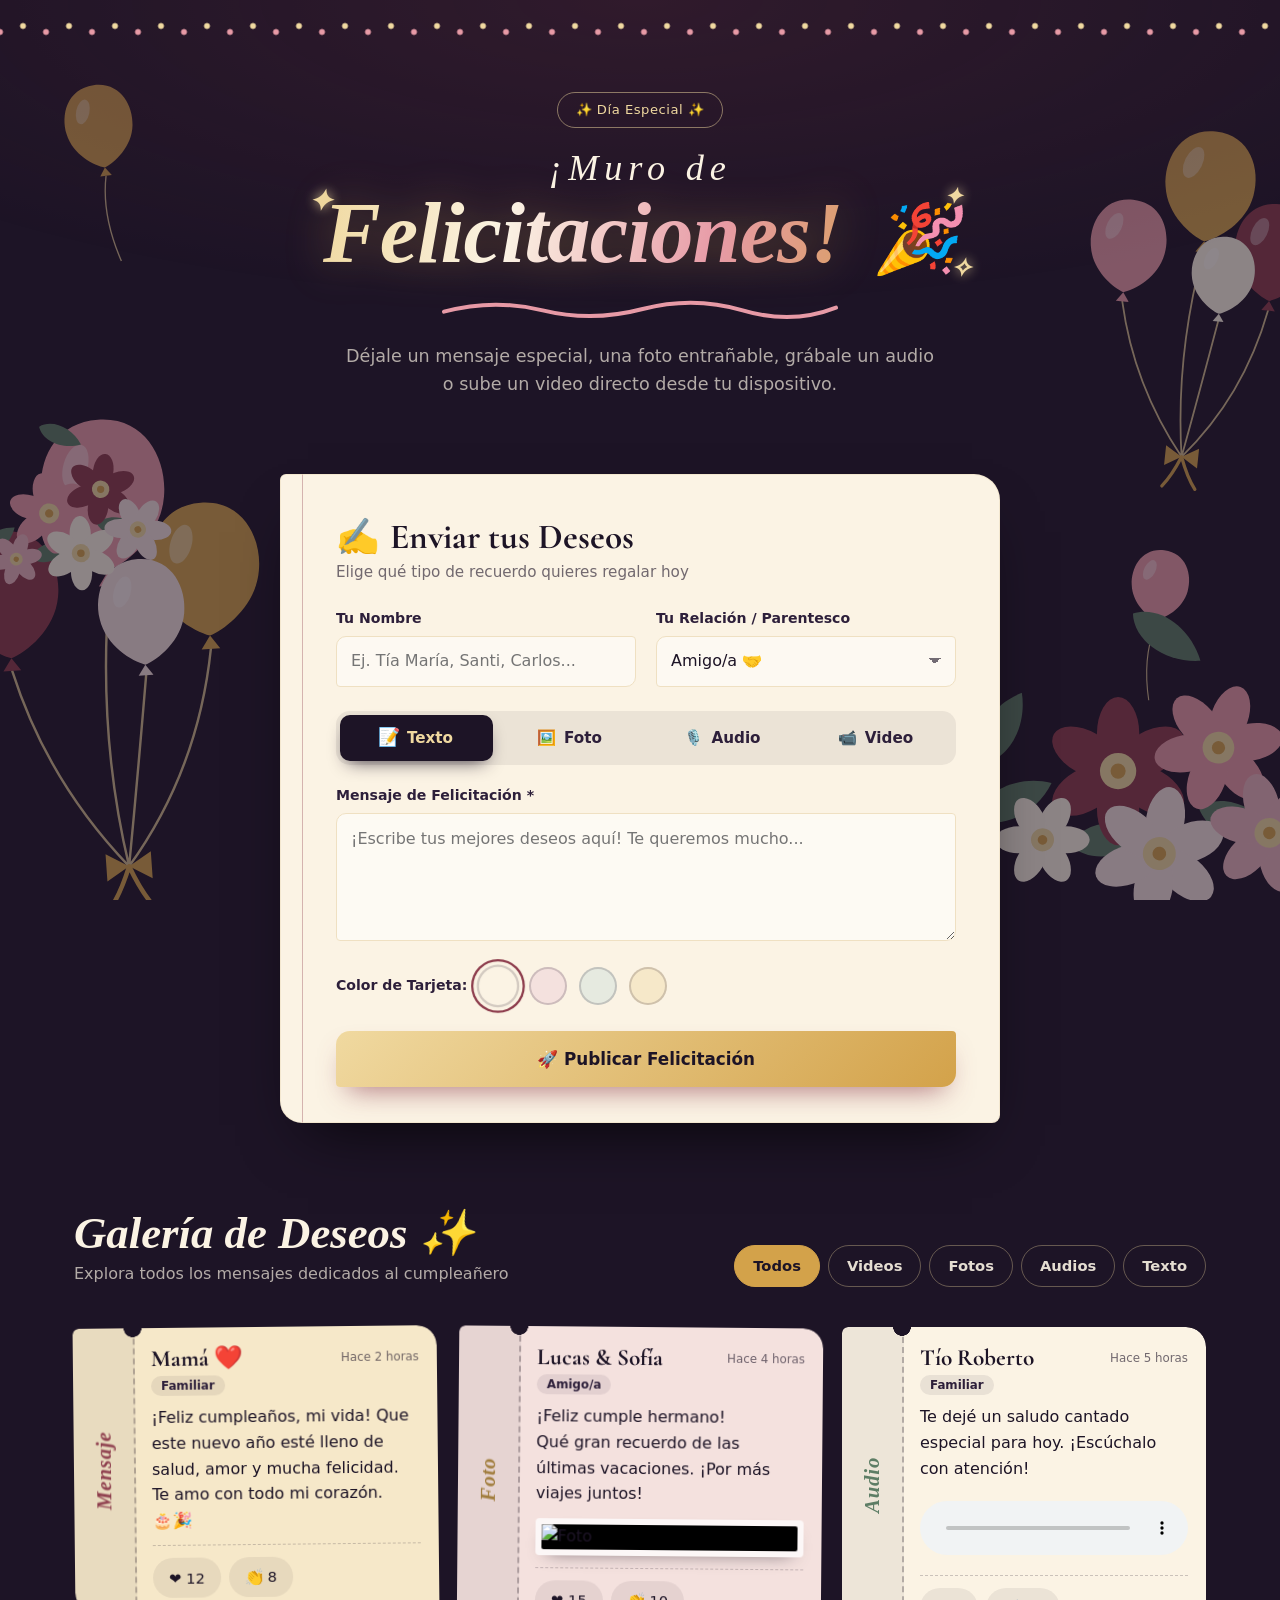
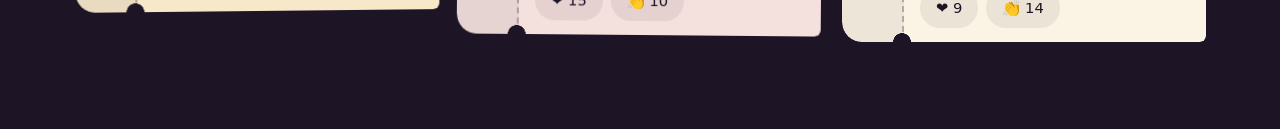
==== commit 1a1f4cd5: "Agrega nueva carpeta de remodelado de diseño" ====
--- a/index.html
+++ b/index.html
@@ -7,9 +7,8 @@
     <!-- Fuentes Tipográficas -->
     <link href="https://fonts.googleapis.com/css2?family=Archivo:wght@400;500;600;700&family=Cormorant+Garamond:ital,wght@0,500;0,600;0,700;1,500;1,600&display=swap" rel="stylesheet">
 
-<!--     <link rel="stylesheet" href="css/velada.css">
- -->    <link rel="stylesheet" href="css/velada_diseño_2.css">
-   <!--  <link rel="stylesheet" href="css/minimalism.css"> -->
+    <!-- <link rel="stylesheet" href="css/velada_diseño_2.css"> -->
+    <link rel="stylesheet" href="css/tailwind.css">
     <!-- Script de Confeti -->
     <script src="https://cdn.jsdelivr.net/npm/canvas-confetti@1.6.0/dist/confetti.browser.min.js"></script>
     <script src="https://cdnjs.cloudflare.com/ajax/libs/html2canvas/1.4.1/html2canvas.min.js"></script>
@@ -17,25 +16,54 @@
 </head>
 <body>
 
-    <!-- FONDO: fotos del cumpleañero, desvanecidas detrás de toda la página.
-         Reemplazá estos 6 archivos por tus propias fotos, mismos nombres,
-         dentro de la carpeta images/fondo/. Si una foto todavía no existe,
-         se oculta sola (no se ve un ícono de imagen rota). -->
+    <!-- FONDO: globos, flores y "Happy Birthday" (decorativo, ver bloque DECORACIÓN en el CSS) -->
     <div class="fondo-recuerdos" aria-hidden="true">
-        <img src="images/fondo/foto-01.jpg" alt="" onerror="this.remove()">
-        <img src="images/fondo/foto-02.jpg" alt="" onerror="this.remove()">
-        <img src="images/fondo/foto-03.jpg" alt="" onerror="this.remove()">
-        <img src="images/fondo/foto-04.jpg" alt="" onerror="this.remove()">
-        <img src="images/fondo/foto-05.jpg" alt="" onerror="this.remove()">
-        <img src="images/fondo/foto-06.jpg" alt="" onerror="this.remove()">
+        <svg width="0" height="0" style="position:absolute" focusable="false"><defs>
+            <symbol id="globo" viewBox="0 0 100 120"><path d="M50 4C18 4 6 34 10 58c4 26 28 42 40 46 12-4 36-20 40-46C94 34 82 4 50 4z" fill="currentColor"/><ellipse cx="33" cy="34" rx="8" ry="15" fill="#fff" opacity=".35" transform="rotate(20 33 34)"/><path d="M50 104l-7 10h14z" fill="currentColor"/></symbol>
+            <symbol id="flor" viewBox="-50 -50 100 100"><g fill="currentColor"><ellipse cy="-25" rx="14" ry="24"/><ellipse cy="-25" rx="14" ry="24" transform="rotate(60)"/><ellipse cy="-25" rx="14" ry="24" transform="rotate(120)"/><ellipse cy="-25" rx="14" ry="24" transform="rotate(180)"/><ellipse cy="-25" rx="14" ry="24" transform="rotate(240)"/><ellipse cy="-25" rx="14" ry="24" transform="rotate(300)"/></g><circle r="12" fill="#f0d9a0"/><circle r="5" fill="#d3a24a"/></symbol>
+            <symbol id="hoja" viewBox="0 0 60 28g"><path d="M0 14C12-2 40-2 60 14 40 30 12 30 0 14z" fill="#5d7d65"/></symbol>
+        </defs></svg>
+
+        <svg class="deco" viewBox="0 0 220 340" style="left:-4vw;bottom:-3vh;width:clamp(160px,26vw,360px);--r:-4deg;--d:9s">
+    <g fill="none" stroke="#f0d9a0" stroke-width="1.6" stroke-linecap="round" opacity=".85"><path d="M42 166Q60 240 110 300M110 114Q95 210 110 300M174 160Q160 240 110 300M130 175Q120 240 110 300"/></g>
+    <path d="M110 300l-15-9v18zM110 300l15-9v18z" fill="#d3a24a"/>
+    <path d="M110 300q-7 18-15 28M110 300q7 18 15 28" stroke="#d3a24a" stroke-width="3" fill="none" stroke-linecap="round"/>
+    <g style="color:#8c3b4b"><use href="#globo" x="0" y="70" width="84" height="100.8"/></g>
+    <g style="color:#d3a24a"><use href="#globo" x="130" y="60" width="88" height="105.6"/></g>
+    <g style="color:#e79aa6"><use href="#globo" x="60" y="0" width="100" height="120"/></g>
+    <g style="color:#f4e1de"><use href="#globo" x="95" y="95" width="70" height="84"/></g>
+  </svg>
+        <svg class="deco" viewBox="0 0 220 340" style="right:-3vw;top:14vh;width:clamp(120px,19vw,270px);--r:6deg;--d:11s">
+    <g fill="none" stroke="#f0d9a0" stroke-width="1.6" stroke-linecap="round" opacity=".85"><path d="M42 166Q60 240 110 300M110 114Q95 210 110 300M174 160Q160 240 110 300M130 175Q120 240 110 300"/></g>
+    <path d="M110 300l-15-9v18zM110 300l15-9v18z" fill="#d3a24a"/>
+    <path d="M110 300q-7 18-15 28M110 300q7 18 15 28" stroke="#d3a24a" stroke-width="3" fill="none" stroke-linecap="round"/>
+    <g style="color:#e79aa6"><use href="#globo" x="0" y="70" width="84" height="100.8"/></g>
+    <g style="color:#8c3b4b"><use href="#globo" x="130" y="60" width="88" height="105.6"/></g>
+    <g style="color:#d3a24a"><use href="#globo" x="60" y="0" width="100" height="120"/></g>
+    <g style="color:#fbf3e4"><use href="#globo" x="95" y="95" width="70" height="84"/></g>
+  </svg>
+        <svg class="deco" viewBox="0 0 100 220" style="left:5vw;top:9vh;width:clamp(46px,6.5vw,90px);--r:-8deg;--d:7s"><path d="M50 114Q38 160 54 218" fill="none" stroke="#f0d9a0" stroke-width="1.6" opacity=".85"/><g style="color:#d3a24a"><use href="#globo" width="100" height="120"/></g></svg>
+        <svg class="deco" viewBox="0 0 100 220" style="right:7vw;bottom:22vh;width:clamp(42px,5.5vw,76px);--r:7deg;--d:8s"><path d="M50 114Q38 160 54 218" fill="none" stroke="#f0d9a0" stroke-width="1.6" opacity=".85"/><g style="color:#e79aa6"><use href="#globo" width="100" height="120"/></g></svg>
+        <svg class="deco deco--quieta" viewBox="0 0 270 235" style="right:-4vw;bottom:-4vh;width:clamp(190px,29vw,410px)"><use href="#hoja" x="10" y="120" width="70" height="33" transform="rotate(-25 45.0 136.5)"/><use href="#hoja" x="170" y="140" width="76" height="36" transform="rotate(20 208.0 158.0)"/><use href="#hoja" x="80" y="150" width="66" height="31" transform="rotate(-8 113.0 165.5)"/><use href="#hoja" x="118" y="6" width="70" height="33" transform="rotate(35 153.0 22.5)"/><use href="#hoja" x="0" y="70" width="60" height="28" transform="rotate(-60 30.0 84.0)"/><g style="color:#8c3b4b"><use href="#flor" x="60" y="60" width="110" height="110" transform="rotate(0 115.0 115.0)"/></g><g style="color:#e79aa6"><use href="#flor" x="140" y="50" width="96" height="96" transform="rotate(20 188.0 98.0)"/></g><g style="color:#f4e1de"><use href="#flor" x="95" y="125" width="100" height="100" transform="rotate(10 145.0 175.0)"/></g><g style="color:#e8b4bc"><use href="#flor" x="180" y="115" width="90" height="90" transform="rotate(-15 225.0 160.0)"/></g><g style="color:#fbf3e4"><use href="#flor" x="25" y="130" width="70" height="70" transform="rotate(30 60.0 165.0)"/></g></svg>
+        <svg class="deco deco--quieta" viewBox="0 0 270 235" style="left:-3vw;top:47vh;width:clamp(120px,16vw,230px);transform:rotate(-12deg)"><use href="#hoja" x="10" y="120" width="70" height="33" transform="rotate(-25 45.0 136.5)"/><use href="#hoja" x="170" y="140" width="76" height="36" transform="rotate(20 208.0 158.0)"/><use href="#hoja" x="80" y="150" width="66" height="31" transform="rotate(-8 113.0 165.5)"/><use href="#hoja" x="118" y="6" width="70" height="33" transform="rotate(35 153.0 22.5)"/><use href="#hoja" x="0" y="70" width="60" height="28" transform="rotate(-60 30.0 84.0)"/><g style="color:#e79aa6"><use href="#flor" x="60" y="60" width="110" height="110" transform="rotate(0 115.0 115.0)"/></g><g style="color:#8c3b4b"><use href="#flor" x="140" y="50" width="96" height="96" transform="rotate(20 188.0 98.0)"/></g><g style="color:#fbf3e4"><use href="#flor" x="95" y="125" width="100" height="100" transform="rotate(10 145.0 175.0)"/></g><g style="color:#f4e1de"><use href="#flor" x="180" y="115" width="90" height="90" transform="rotate(-15 225.0 160.0)"/></g><g style="color:#e8b4bc"><use href="#flor" x="25" y="130" width="70" height="70" transform="rotate(30 60.0 165.0)"/></g></svg>
     </div>
 
     <!-- BANNER DE ENCABEZADO -->
     <header class="hero-header">
         <span class="pill-badge">✨ Día Especial ✨</span>
-        <h1>¡Muro de Felicitaciones! 🎉</h1>
+        <h1 class="titulo">
+    <span class="titulo-linea titulo-linea--chica"><span class="pal" style="--i:0">¡Muro</span> <span class="pal" style="--i:1">de</span></span>
+    <span class="titulo-linea titulo-linea--grande">
+        <span class="chispa chispa--1" aria-hidden="true">✦</span>
+        <span class="pal pal--oro" style="--i:2">Felicitaciones!</span>
+        <button type="button" class="titulo-emoji" title="¡Toca para lanzar confeti!" aria-label="Lanzar confeti"
+            onclick="if (window.confetti) { var r = this.getBoundingClientRect(); confetti({ particleCount: 120, spread: 75, origin: { x: (r.left + r.width / 2) / innerWidth, y: (r.top + r.height / 2) / innerHeight } }); }">🎉</button>
+        <span class="chispa chispa--2" aria-hidden="true">✦</span>
+        <span class="chispa chispa--3" aria-hidden="true">✧</span>
+    </span>
+    <svg class="titulo-subrayado" viewBox="0 0 300 18" aria-hidden="true"><path d="M3 11Q40 1 77 10T152 9T227 10T297 8" pathLength="1"/></svg>
+</h1>
         <p>Déjale un mensaje especial, una foto entrañable, grábale un audio o sube un video directo desde tu dispositivo.</p>
-        <button class="btn-confetti" onclick="fireConfetti()">🎉 ¡Lanzar Confeti!</button>
     </header>
 
     <main class="container">
@@ -66,10 +94,11 @@
 
                 <!-- SELECCIÓN DE MEDIA -->
                 <div class="media-tabs">
-                    <button type="button" class="tab-btn active" data-tab="texto" onclick="switchTab('texto')">📝 Texto</button>
-                    <button type="button" class="tab-btn" data-tab="foto" onclick="switchTab('foto')">🖼️ Foto</button>
-                    <button type="button" class="tab-btn" data-tab="audio" onclick="switchTab('audio')">🎙️ Audio</button>
-                    <button type="button" class="tab-btn" data-tab="video" onclick="switchTab('video')">📹 Video</button>
+                    <span class="tab-indicador" aria-hidden="true"></span>
+                    <button type="button" class="tab-btn active" data-tab="texto" onclick="switchTab('texto')"><span class="ico">📝</span><span>Texto</span></button>
+                    <button type="button" class="tab-btn" data-tab="foto" onclick="switchTab('foto')"><span class="ico">🖼️</span><span>Foto</span></button>
+                    <button type="button" class="tab-btn" data-tab="audio" onclick="switchTab('audio')"><span class="ico">🎙️</span><span>Audio</span></button>
+                    <button type="button" class="tab-btn" data-tab="video" onclick="switchTab('video')"><span class="ico">📹</span><span>Video</span></button>
                 </div>
 
                 <!-- CONTENIDO SEGÚN LA PESTAÑA -->
@@ -84,6 +113,11 @@
                     <div class="form-group">
                         <label>Seleccionar Fotografía</label>
                         <input type="file" id="photoInput" class="form-control" accept="image/*">
+                        <img id="photoPreview" class="foto-preview" alt="Vista previa de la foto">
+                    </div>
+                    <div class="form-group">
+                        <label>Mensaje para acompañar la foto <span class="label-opcional">(opcional)</span></label>
+                        <textarea id="messageTextFoto" class="form-control" rows="3" placeholder="Escribe unas palabras para acompañar tu foto..."></textarea>
                     </div>
                 </div>
 
@@ -219,5 +253,51 @@
 
        <script src="js/script.js"></script>
    <script src="js/capturaCanva.js"></script>
+
+    <!-- Apoyo de la interfaz: no toca script.js ni capturaCanva.js -->
+    <script>
+    (function () {
+        var form = document.getElementById("wishesForm");
+
+        // El texto de la pestaña Foto y el de la pestaña Texto son el MISMO mensaje:
+        // script.js lee #messageText, así que se mantienen sincronizados.
+        var msg = document.getElementById("messageText");
+        var msgFoto = document.getElementById("messageTextFoto");
+        msg.addEventListener("input", function () { msgFoto.value = msg.value; });
+        msgFoto.addEventListener("input", function () { msg.value = msgFoto.value; });
+
+        // Vista previa de la foto elegida
+        var foto = document.getElementById("photoInput");
+        var vista = document.getElementById("photoPreview");
+        foto.addEventListener("change", function () {
+            if (vista.dataset.url) URL.revokeObjectURL(vista.dataset.url);
+            var f = foto.files[0];
+            if (!f) { vista.classList.remove("visible"); return; }
+            vista.dataset.url = URL.createObjectURL(f);
+            vista.src = vista.dataset.url;
+            vista.classList.remove("visible");
+            void vista.offsetWidth;               // reinicia la animación al cambiar de foto
+            vista.classList.add("visible");
+        });
+
+        // Cada panel entra desde el lado hacia el que te movés
+        var tabs = Array.prototype.slice.call(document.querySelectorAll(".tab-btn"));
+        var previa = 0;
+        document.querySelector(".media-tabs").addEventListener("click", function (e) {
+            var b = e.target.closest(".tab-btn");
+            if (!b) return;
+            var i = tabs.indexOf(b);
+            form.style.setProperty("--dx", (i > previa ? 18 : i < previa ? -18 : 0) + "px");
+            previa = i;
+        });
+
+        // Al publicar, script.js hace form.reset(): se limpia también la vista previa
+        form.addEventListener("reset", function () {
+            previa = 0;
+            form.style.setProperty("--dx", "0px");
+            vista.classList.remove("visible");
+        });
+    })();
+    </script>
 </body>
 </html>
